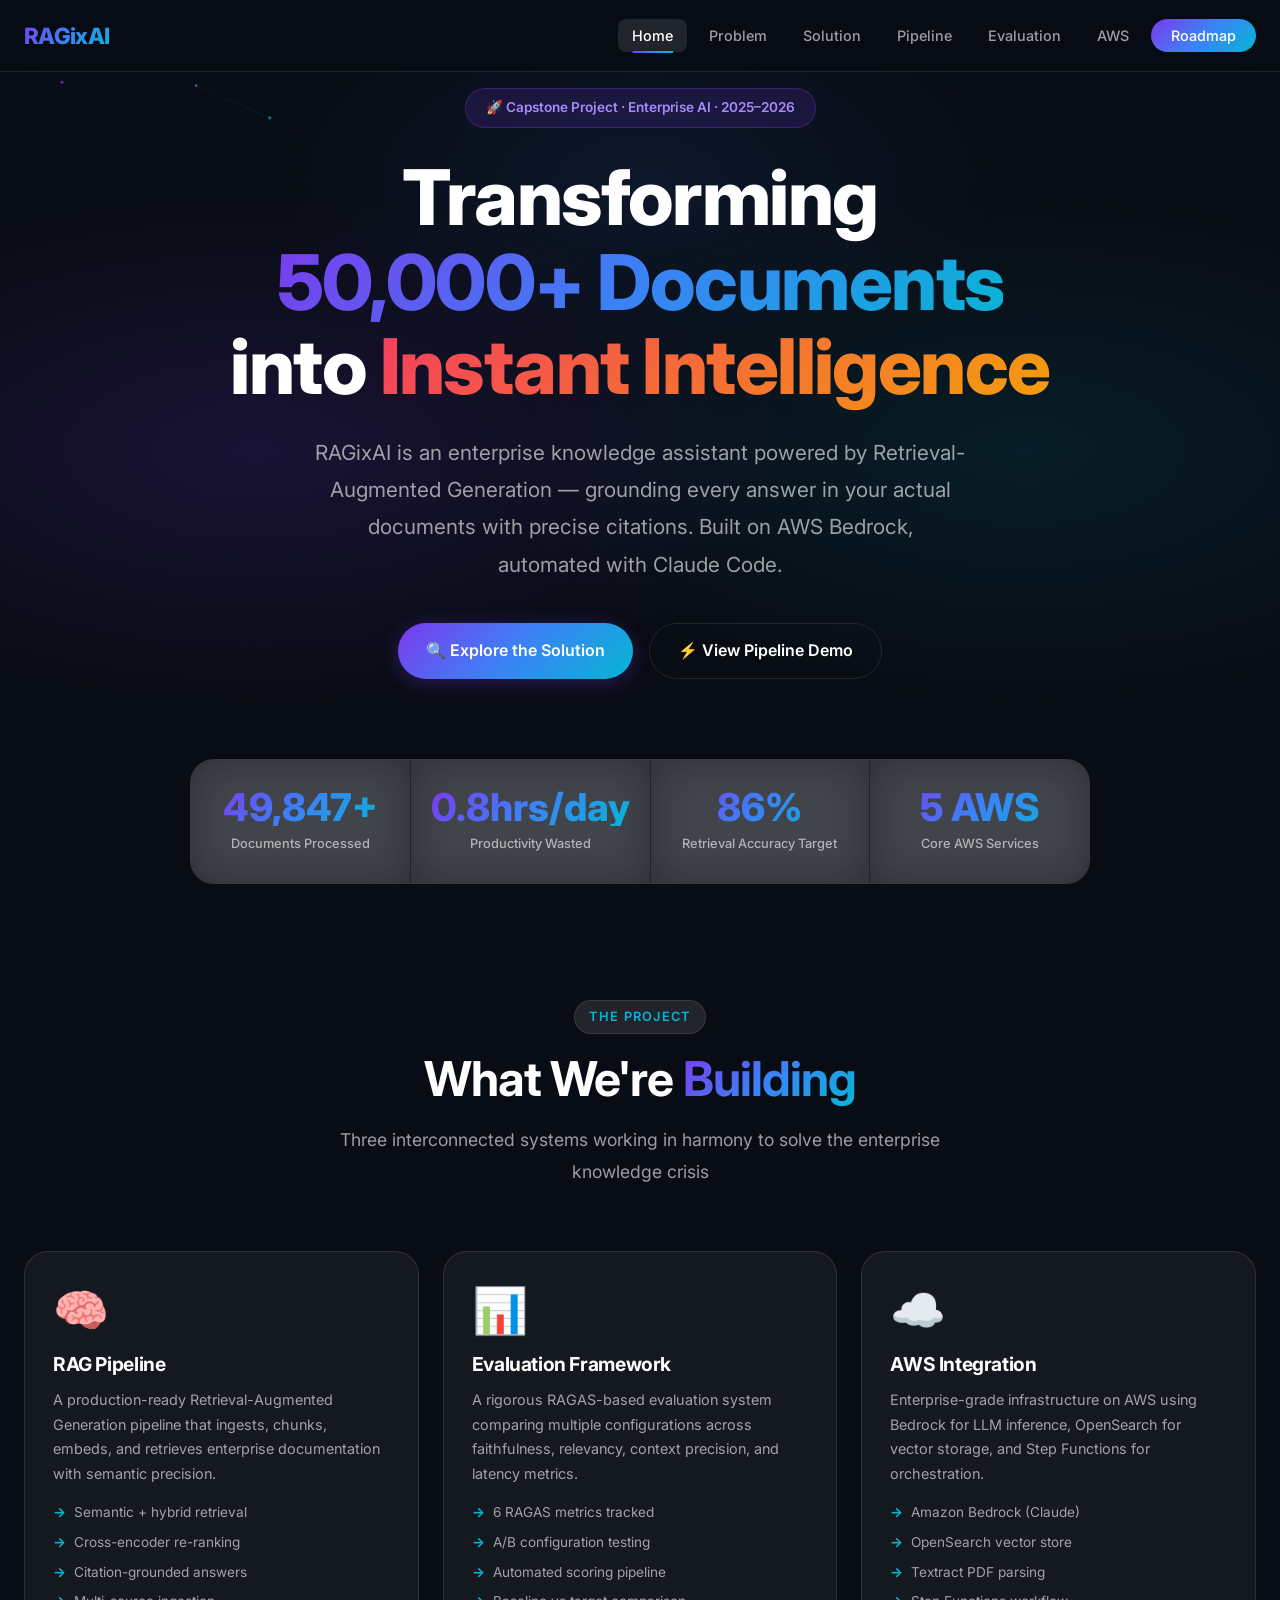
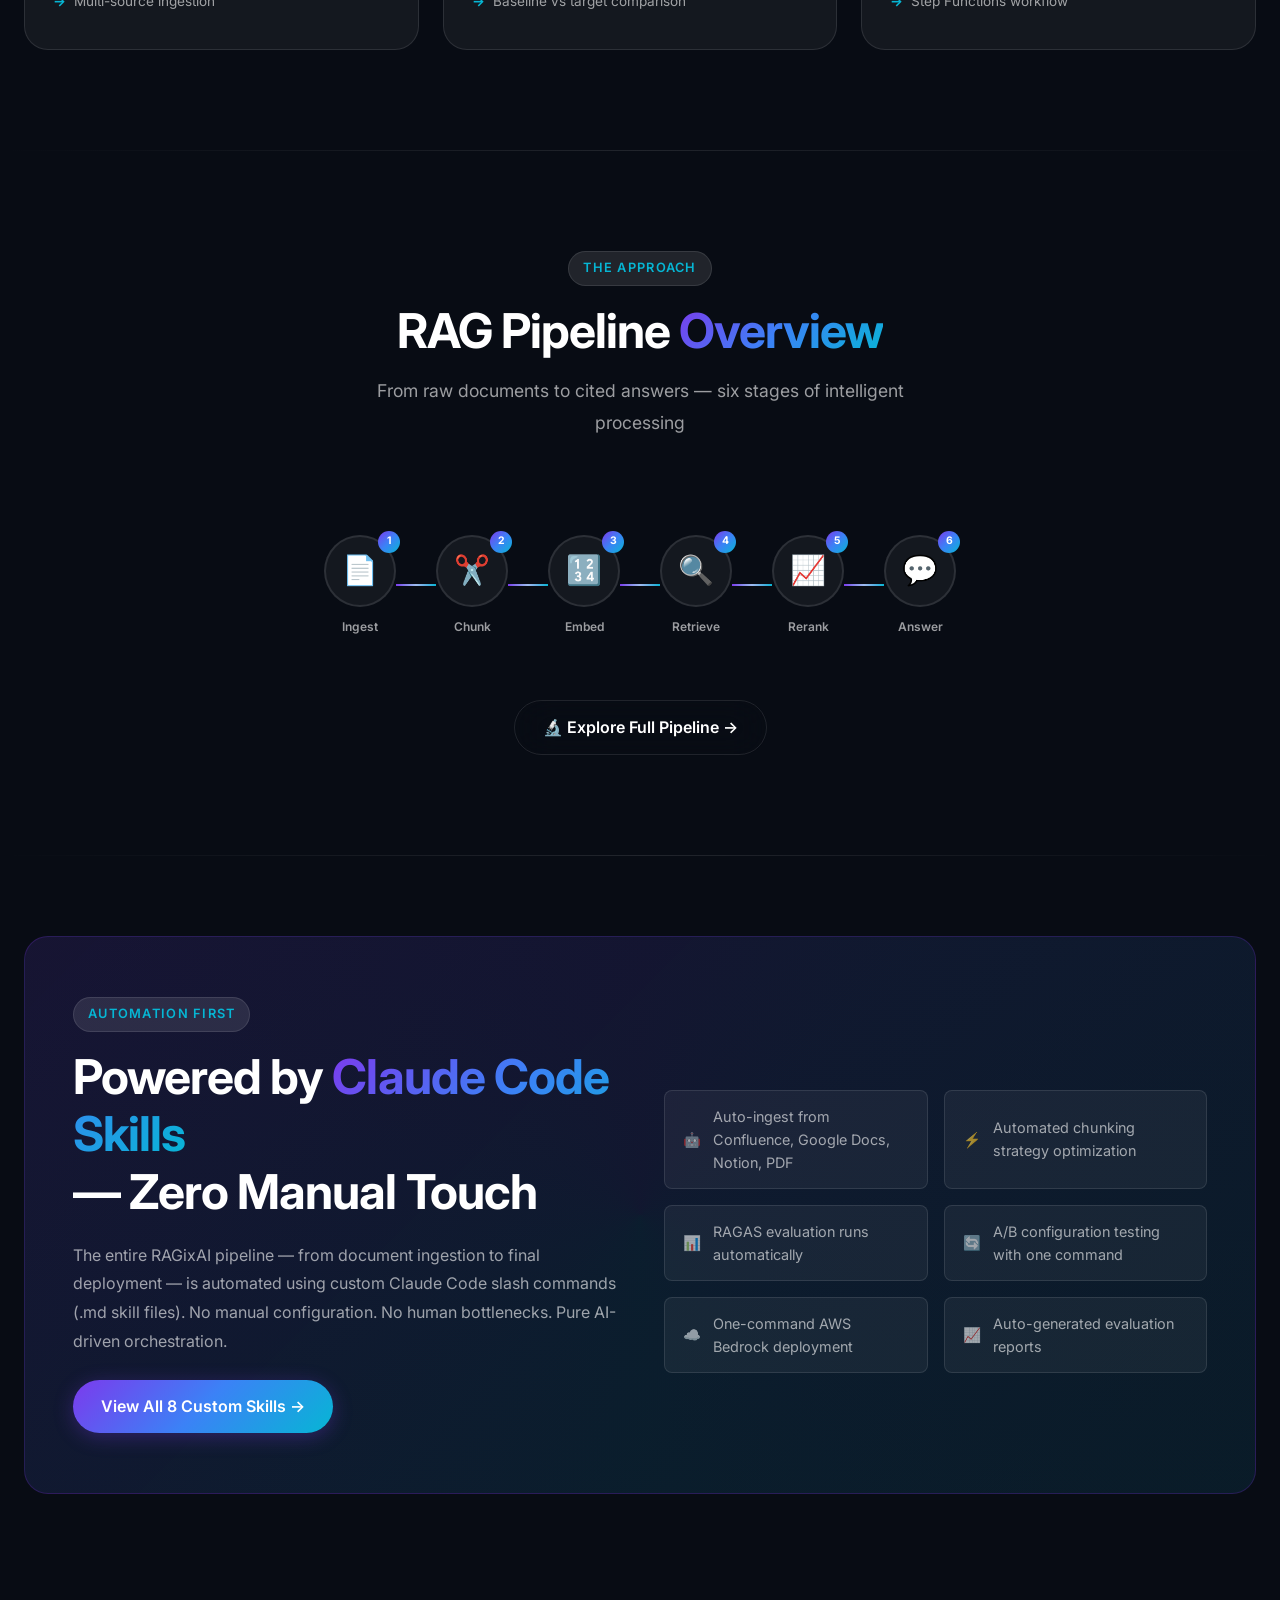
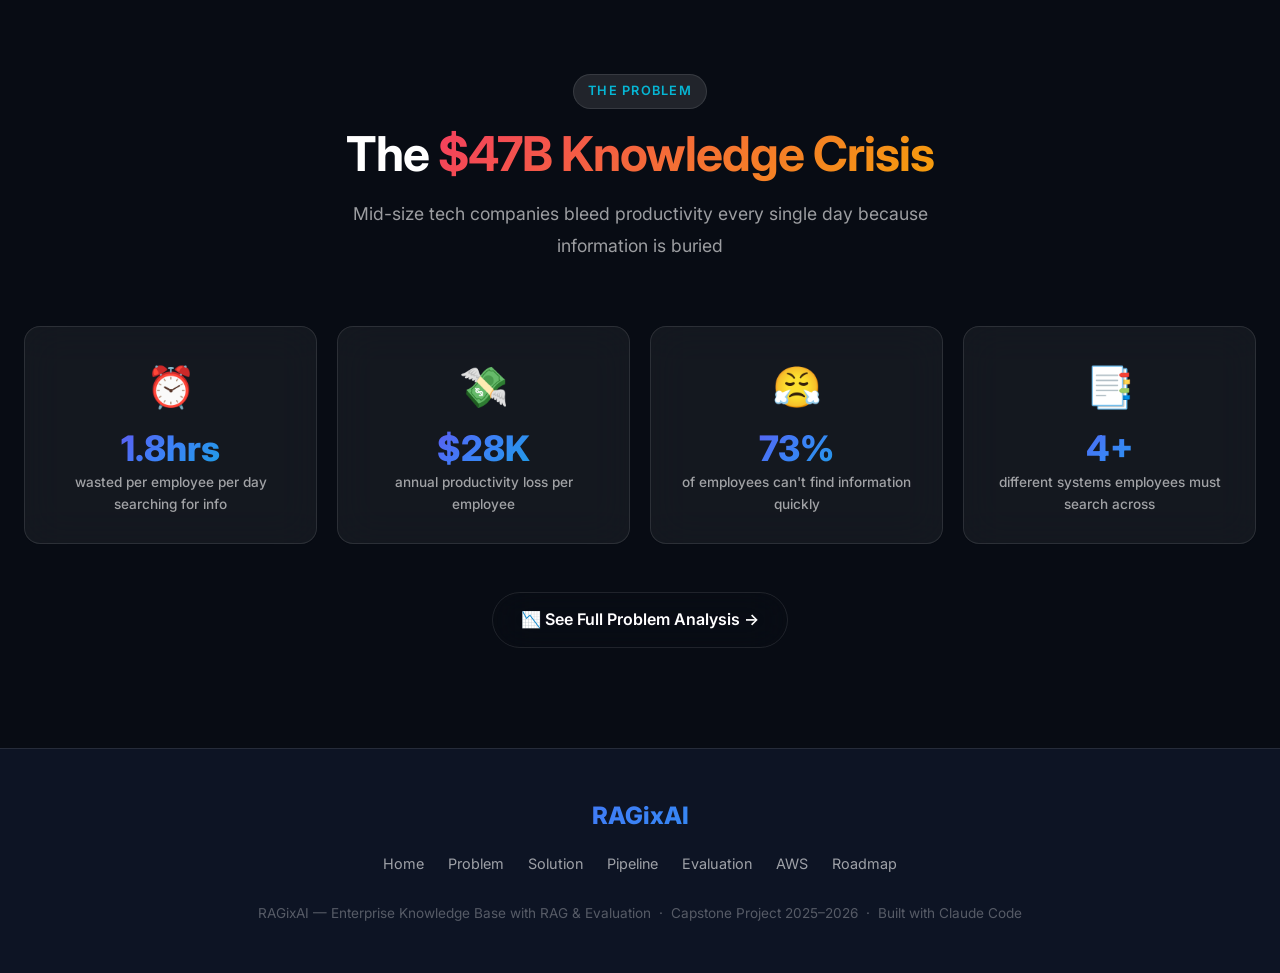
==== index.html @ f122dbfd "feat: add RAGixAI mid-semester presentation website (v1) Multi-page web app showcasing Enterprise Kn" ====
<!DOCTYPE html>
<html lang="en">
<head>
  <meta charset="UTF-8" />
  <meta name="viewport" content="width=device-width, initial-scale=1.0" />
  <title>RAGixAI — Enterprise Knowledge Base</title>
  <link rel="preconnect" href="https://fonts.googleapis.com" />
  <link href="https://fonts.googleapis.com/css2?family=Inter:wght@400;500;600;700;800&family=JetBrains+Mono:wght@400;700&display=swap" rel="stylesheet" />
  <link rel="stylesheet" href="css/style.css" />
  <style>
    /* ---- Index-specific styles ---- */
    .hero-badge {
      display: inline-flex;
      align-items: center;
      gap: 8px;
      background: rgba(124, 58, 237, 0.15);
      border: 1px solid rgba(124, 58, 237, 0.3);
      color: var(--lavender);
      padding: 8px 20px;
      border-radius: 30px;
      font-size: 0.85rem;
      font-weight: 600;
      margin-bottom: 28px;
      animation: fadeInUp 0.8s ease forwards;
    }

    .hero-title {
      font-size: clamp(2.8rem, 6vw, 5rem);
      font-weight: 800;
      line-height: 1.1;
      margin-bottom: 24px;
      animation: fadeInUp 0.8s ease 0.2s both;
    }

    .hero-subtitle {
      font-size: clamp(1rem, 2vw, 1.3rem);
      color: var(--white-60);
      max-width: 650px;
      margin: 0 auto 40px;
      animation: fadeInUp 0.8s ease 0.4s both;
    }

    .hero-ctas {
      display: flex;
      gap: 16px;
      justify-content: center;
      flex-wrap: wrap;
      animation: fadeInUp 0.8s ease 0.6s both;
    }

    .hero-stats {
      display: grid;
      grid-template-columns: repeat(4, 1fr);
      gap: 1px;
      background: var(--glass-border);
      border: 1px solid var(--glass-border);
      border-radius: var(--border-radius-lg);
      overflow: hidden;
      margin-top: 80px;
      animation: fadeInUp 0.8s ease 0.8s both;
    }

    .hero-stat-item {
      background: var(--glass-bg);
      padding: 28px 20px;
      text-align: center;
      backdrop-filter: var(--glass-blur);
      transition: var(--transition);
    }

    .hero-stat-item:hover {
      background: var(--bg-card-hover);
    }

    .hero-stat-num {
      font-size: clamp(1.8rem, 3vw, 2.6rem);
      font-weight: 800;
      background: var(--gradient-primary);
      -webkit-background-clip: text;
      -webkit-text-fill-color: transparent;
      background-clip: text;
      line-height: 1;
    }

    .hero-stat-label {
      font-size: 0.8rem;
      color: var(--white-60);
      margin-top: 8px;
      font-weight: 500;
    }

    /* ---- What We're Building ---- */
    .build-card {
      padding: 36px 28px;
      border-radius: var(--border-radius-lg);
      background: var(--glass-bg);
      border: 1px solid var(--glass-border);
      transition: var(--transition);
      position: relative;
      overflow: hidden;
    }

    .build-card::before {
      content: '';
      position: absolute;
      top: 0;
      left: 0;
      right: 0;
      height: 3px;
      opacity: 0;
      transition: var(--transition);
    }

    .build-card:hover::before { opacity: 1; }

    .build-card-1::before { background: var(--gradient-primary); }
    .build-card-2::before { background: var(--gradient-warm); }
    .build-card-3::before { background: linear-gradient(90deg, var(--emerald), var(--cyan)); }

    .build-card:hover {
      transform: translateY(-6px);
      border-color: var(--glass-border);
      box-shadow: 0 20px 60px rgba(0, 0, 0, 0.4);
    }

    .build-card-icon {
      font-size: 2.8rem;
      margin-bottom: 20px;
      display: block;
      line-height: 1;
    }

    .build-card h3 {
      margin-bottom: 12px;
      font-size: 1.2rem;
    }

    .build-card p {
      font-size: 0.9rem;
      line-height: 1.7;
    }

    .build-card ul {
      list-style: none;
      margin-top: 16px;
      display: flex;
      flex-direction: column;
      gap: 8px;
    }

    .build-card ul li {
      font-size: 0.85rem;
      color: var(--white-60);
      display: flex;
      align-items: center;
      gap: 8px;
    }

    .build-card ul li::before {
      content: '→';
      color: var(--cyan);
      font-weight: 700;
    }

    /* ---- Mini Pipeline ---- */
    .mini-pipeline {
      display: flex;
      align-items: center;
      justify-content: center;
      gap: 0;
      flex-wrap: nowrap;
      overflow-x: auto;
      padding: 32px 0;
      scrollbar-width: thin;
    }

    .mini-step {
      display: flex;
      flex-direction: column;
      align-items: center;
      gap: 10px;
      flex-shrink: 0;
      cursor: default;
      transition: var(--transition);
    }

    .mini-step:hover { transform: translateY(-4px); }

    .mini-step-icon {
      width: 72px;
      height: 72px;
      border-radius: 50%;
      background: var(--glass-bg);
      border: 2px solid var(--glass-border);
      display: flex;
      align-items: center;
      justify-content: center;
      font-size: 1.8rem;
      transition: var(--transition);
      position: relative;
    }

    .mini-step:hover .mini-step-icon {
      background: rgba(124, 58, 237, 0.15);
      border-color: var(--purple);
      box-shadow: 0 0 20px rgba(124, 58, 237, 0.4);
    }

    .mini-step-num {
      position: absolute;
      top: -6px;
      right: -6px;
      width: 22px;
      height: 22px;
      border-radius: 50%;
      background: var(--gradient-primary);
      font-size: 0.65rem;
      font-weight: 700;
      display: flex;
      align-items: center;
      justify-content: center;
      color: white;
    }

    .mini-step-label {
      font-size: 0.75rem;
      font-weight: 600;
      color: var(--white-60);
      text-align: center;
      max-width: 70px;
    }

    .mini-arrow {
      width: 40px;
      height: 2px;
      flex-shrink: 0;
      position: relative;
      background: linear-gradient(90deg, var(--purple), var(--cyan));
      overflow: hidden;
    }

    .mini-arrow::after {
      content: '▶';
      position: absolute;
      right: -8px;
      top: 50%;
      transform: translateY(-50%);
      font-size: 0.6rem;
      color: var(--cyan);
    }

    .mini-arrow-shimmer {
      position: absolute;
      inset: 0;
      background: linear-gradient(90deg, transparent, rgba(255,255,255,0.5), transparent);
      animation: shimmer 2s infinite;
    }

    /* ---- Claude Code Callout ---- */
    .claude-callout {
      background: linear-gradient(135deg,
        rgba(124, 58, 237, 0.1) 0%,
        rgba(59, 130, 246, 0.08) 50%,
        rgba(6, 182, 212, 0.06) 100%);
      border: 1px solid rgba(124, 58, 237, 0.25);
      border-radius: var(--border-radius-lg);
      padding: 60px 48px;
      position: relative;
      overflow: hidden;
    }

    .claude-callout::before {
      content: '';
      position: absolute;
      top: -50%;
      left: -50%;
      width: 200%;
      height: 200%;
      background: conic-gradient(
        from 0deg at 50% 50%,
        rgba(124, 58, 237, 0.05),
        rgba(6, 182, 212, 0.05),
        rgba(124, 58, 237, 0.05)
      );
      animation: rotateSlow 20s linear infinite;
    }

    .claude-callout > * { position: relative; z-index: 1; }

    .feature-bullets {
      display: grid;
      grid-template-columns: repeat(2, 1fr);
      gap: 16px;
      margin-top: 32px;
    }

    .feature-bullet {
      display: flex;
      align-items: center;
      gap: 12px;
      padding: 14px 18px;
      background: var(--glass-bg);
      border: 1px solid var(--glass-border);
      border-radius: var(--border-radius-sm);
      transition: var(--transition);
    }

    .feature-bullet:hover {
      border-color: rgba(124, 58, 237, 0.3);
      background: var(--bg-card-hover);
    }

    .feature-bullet span {
      font-size: 0.9rem;
      color: var(--white-60);
    }

    @media (max-width: 768px) {
      .hero-stats { grid-template-columns: repeat(2, 1fr); }
      .feature-bullets { grid-template-columns: 1fr; }
      .mini-pipeline { justify-content: flex-start; padding: 16px; }
      .mini-arrow { width: 20px; }
      .claude-callout { padding: 32px 24px; }
    }
  </style>
</head>
<body>

<!-- Navigation -->
<nav class="nav" id="main-nav">
  <div class="nav-container">
    <a href="index.html" class="nav-logo">RAGixAI</a>
    <ul class="nav-links">
      <li><a href="index.html">Home</a></li>
      <li><a href="problem.html">Problem</a></li>
      <li><a href="solution.html">Solution</a></li>
      <li><a href="pipeline.html">Pipeline</a></li>
      <li><a href="evaluation.html">Evaluation</a></li>
      <li><a href="aws.html">AWS</a></li>
      <li><a href="roadmap.html" class="nav-cta">Roadmap</a></li>
    </ul>
    <div class="nav-toggle" id="nav-toggle">
      <span></span><span></span><span></span>
    </div>
  </div>
</nav>

<!-- Hero Section -->
<section class="hero" style="min-height:100vh;">
  <canvas id="hero-canvas" class="hero-canvas"></canvas>
  <div class="hero-gradient-mesh"></div>

  <div class="hero-content">
    <div class="hero-badge">
      🚀 Capstone Project · Enterprise AI · 2025–2026
    </div>

    <h1 class="hero-title">
      Transforming <span class="gradient-text">50,000+&nbsp;Documents</span><br />
      into <span class="gradient-text-warm">Instant Intelligence</span>
    </h1>

    <p class="hero-subtitle">
      RAGixAI is an enterprise knowledge assistant powered by Retrieval-Augmented Generation —
      grounding every answer in your actual documents with precise citations.
      Built on AWS Bedrock, automated with Claude Code.
    </p>

    <div class="hero-ctas">
      <a href="solution.html" class="btn btn-primary btn-glow">
        🔍 Explore the Solution
      </a>
      <a href="pipeline.html" class="btn btn-outline">
        ⚡ View Pipeline Demo
      </a>
    </div>

    <div class="hero-stats">
      <div class="hero-stat-item">
        <div class="hero-stat-num">
          <span class="counter" data-target="50000" data-suffix="+">0+</span>
        </div>
        <div class="hero-stat-label">Documents Processed</div>
      </div>
      <div class="hero-stat-item">
        <div class="hero-stat-num">
          <span class="counter" data-target="1" data-suffix=".8hrs/day">0</span>
        </div>
        <div class="hero-stat-label">Productivity Wasted</div>
      </div>
      <div class="hero-stat-item">
        <div class="hero-stat-num">
          <span class="counter" data-target="87" data-suffix="%">0%</span>
        </div>
        <div class="hero-stat-label">Retrieval Accuracy Target</div>
      </div>
      <div class="hero-stat-item">
        <div class="hero-stat-num">
          <span class="counter" data-target="6" data-suffix=" AWS">0</span>
        </div>
        <div class="hero-stat-label">Core AWS Services</div>
      </div>
    </div>
  </div>
</section>

<!-- What We're Building -->
<section class="section">
  <div class="section-header hidden">
    <div class="section-tag">The Project</div>
    <h2>What We're <span class="gradient-text">Building</span></h2>
    <p>Three interconnected systems working in harmony to solve the enterprise knowledge crisis</p>
  </div>

  <div class="cards-grid-3">
    <div class="build-card build-card-1 hidden delay-1">
      <span class="build-card-icon">🧠</span>
      <h3>RAG Pipeline</h3>
      <p>A production-ready Retrieval-Augmented Generation pipeline that ingests, chunks, embeds, and retrieves enterprise documentation with semantic precision.</p>
      <ul>
        <li>Semantic + hybrid retrieval</li>
        <li>Cross-encoder re-ranking</li>
        <li>Citation-grounded answers</li>
        <li>Multi-source ingestion</li>
      </ul>
    </div>

    <div class="build-card build-card-2 hidden delay-2">
      <span class="build-card-icon">📊</span>
      <h3>Evaluation Framework</h3>
      <p>A rigorous RAGAS-based evaluation system comparing multiple configurations across faithfulness, relevancy, context precision, and latency metrics.</p>
      <ul>
        <li>6 RAGAS metrics tracked</li>
        <li>A/B configuration testing</li>
        <li>Automated scoring pipeline</li>
        <li>Baseline vs target comparison</li>
      </ul>
    </div>

    <div class="build-card build-card-3 hidden delay-3">
      <span class="build-card-icon">☁️</span>
      <h3>AWS Integration</h3>
      <p>Enterprise-grade infrastructure on AWS using Bedrock for LLM inference, OpenSearch for vector storage, and Step Functions for orchestration.</p>
      <ul>
        <li>Amazon Bedrock (Claude)</li>
        <li>OpenSearch vector store</li>
        <li>Textract PDF parsing</li>
        <li>Step Functions workflow</li>
      </ul>
    </div>
  </div>
</section>

<div class="divider"></div>

<!-- Our Approach - Pipeline Preview -->
<section class="section">
  <div class="section-header hidden">
    <div class="section-tag">The Approach</div>
    <h2>RAG Pipeline <span class="gradient-text">Overview</span></h2>
    <p>From raw documents to cited answers — six stages of intelligent processing</p>
  </div>

  <div class="mini-pipeline hidden">
    <div class="mini-step">
      <div class="mini-step-icon">
        <span class="mini-step-num">1</span>
        📄
      </div>
      <div class="mini-step-label">Ingest</div>
    </div>
    <div class="mini-arrow"><div class="mini-arrow-shimmer"></div></div>

    <div class="mini-step">
      <div class="mini-step-icon">
        <span class="mini-step-num">2</span>
        ✂️
      </div>
      <div class="mini-step-label">Chunk</div>
    </div>
    <div class="mini-arrow"><div class="mini-arrow-shimmer"></div></div>

    <div class="mini-step">
      <div class="mini-step-icon">
        <span class="mini-step-num">3</span>
        🔢
      </div>
      <div class="mini-step-label">Embed</div>
    </div>
    <div class="mini-arrow"><div class="mini-arrow-shimmer"></div></div>

    <div class="mini-step">
      <div class="mini-step-icon">
        <span class="mini-step-num">4</span>
        🔍
      </div>
      <div class="mini-step-label">Retrieve</div>
    </div>
    <div class="mini-arrow"><div class="mini-arrow-shimmer"></div></div>

    <div class="mini-step">
      <div class="mini-step-icon">
        <span class="mini-step-num">5</span>
        📈
      </div>
      <div class="mini-step-label">Rerank</div>
    </div>
    <div class="mini-arrow"><div class="mini-arrow-shimmer"></div></div>

    <div class="mini-step">
      <div class="mini-step-icon">
        <span class="mini-step-num">6</span>
        💬
      </div>
      <div class="mini-step-label">Answer</div>
    </div>
  </div>

  <div class="text-center mt-32 hidden delay-2">
    <a href="pipeline.html" class="btn btn-outline">
      🔬 Explore Full Pipeline →
    </a>
  </div>
</section>

<div class="divider"></div>

<!-- Claude Code Callout -->
<section style="padding: 80px 24px; max-width: 1280px; margin: 0 auto;">
  <div class="claude-callout hidden">
    <div style="display:grid; grid-template-columns: 1fr 1fr; gap: 48px; align-items: center;">
      <div>
        <div class="section-tag" style="margin-bottom: 16px;">Automation First</div>
        <h2 style="margin-bottom: 20px;">
          Powered by <span class="gradient-text">Claude Code Skills</span><br />
          — Zero Manual Touch
        </h2>
        <p style="margin-bottom: 24px;">
          The entire RAGixAI pipeline — from document ingestion to final deployment —
          is automated using custom Claude Code slash commands (.md skill files).
          No manual configuration. No human bottlenecks. Pure AI-driven orchestration.
        </p>
        <a href="solution.html#skills" class="btn btn-primary">
          View All 8 Custom Skills →
        </a>
      </div>

      <div>
        <div class="feature-bullets">
          <div class="feature-bullet">
            <span>🤖</span>
            <span>Auto-ingest from Confluence, Google Docs, Notion, PDF</span>
          </div>
          <div class="feature-bullet">
            <span>⚡</span>
            <span>Automated chunking strategy optimization</span>
          </div>
          <div class="feature-bullet">
            <span>📊</span>
            <span>RAGAS evaluation runs automatically</span>
          </div>
          <div class="feature-bullet">
            <span>🔄</span>
            <span>A/B configuration testing with one command</span>
          </div>
          <div class="feature-bullet">
            <span>☁️</span>
            <span>One-command AWS Bedrock deployment</span>
          </div>
          <div class="feature-bullet">
            <span>📈</span>
            <span>Auto-generated evaluation reports</span>
          </div>
        </div>
      </div>
    </div>
  </div>

  <style>
    @media (max-width: 768px) {
      .claude-callout > div > div { grid-template-columns: 1fr !important; }
    }
  </style>
</section>

<!-- Problem Teaser -->
<section class="section">
  <div class="section-header hidden">
    <div class="section-tag">The Problem</div>
    <h2>The <span class="gradient-text-warm">$47B Knowledge Crisis</span></h2>
    <p>Mid-size tech companies bleed productivity every single day because information is buried</p>
  </div>

  <div class="cards-grid-4 hidden">
    <div class="glass-card text-center delay-1">
      <div style="font-size:2.5rem; margin-bottom:12px;">⏰</div>
      <div class="stat-number" style="font-size:2.2rem;">1.8hrs</div>
      <div class="stat-label">wasted per employee per day searching for info</div>
    </div>
    <div class="glass-card text-center delay-2">
      <div style="font-size:2.5rem; margin-bottom:12px;">💸</div>
      <div class="stat-number" style="font-size:2.2rem;">$28K</div>
      <div class="stat-label">annual productivity loss per employee</div>
    </div>
    <div class="glass-card text-center delay-3">
      <div style="font-size:2.5rem; margin-bottom:12px;">😤</div>
      <div class="stat-number" style="font-size:2.2rem;">73%</div>
      <div class="stat-label">of employees can't find information quickly</div>
    </div>
    <div class="glass-card text-center delay-4">
      <div style="font-size:2.5rem; margin-bottom:12px;">📑</div>
      <div class="stat-number" style="font-size:2.2rem;">4+</div>
      <div class="stat-label">different systems employees must search across</div>
    </div>
  </div>

  <div class="text-center mt-48 hidden delay-3">
    <a href="problem.html" class="btn btn-outline">
      📉 See Full Problem Analysis →
    </a>
  </div>
</section>

<!-- Footer -->
<footer class="footer">
  <div class="footer-inner">
    <div class="footer-logo">RAGixAI</div>
    <ul class="footer-links">
      <li><a href="index.html">Home</a></li>
      <li><a href="problem.html">Problem</a></li>
      <li><a href="solution.html">Solution</a></li>
      <li><a href="pipeline.html">Pipeline</a></li>
      <li><a href="evaluation.html">Evaluation</a></li>
      <li><a href="aws.html">AWS</a></li>
      <li><a href="roadmap.html">Roadmap</a></li>
    </ul>
    <p class="footer-info">
      RAGixAI — Enterprise Knowledge Base with RAG &amp; Evaluation &nbsp;·&nbsp;
      Capstone Project 2025–2026 &nbsp;·&nbsp; Built with Claude Code
    </p>
  </div>
</footer>

<script src="js/main.js"></script>
</body>
</html>
---- css/style.css ----
/* ============================================================
   RAGixAI - Enterprise Knowledge Base
   Shared Stylesheet
   ============================================================ */

/* ---- CSS Custom Properties ---- */
:root {
  --bg-primary: #080C14;
  --bg-secondary: #0D1424;
  --bg-card: rgba(255, 255, 255, 0.04);
  --bg-card-hover: rgba(255, 255, 255, 0.08);
  --purple: #7C3AED;
  --purple-light: #9D5CF6;
  --electric-blue: #3B82F6;
  --cyan: #06B6D4;
  --coral: #F43F5E;
  --emerald: #10B981;
  --amber: #F59E0B;
  --lavender: #A78BFA;
  --white: #FFFFFF;
  --white-60: rgba(255, 255, 255, 0.6);
  --white-30: rgba(255, 255, 255, 0.3);
  --white-10: rgba(255, 255, 255, 0.1);
  --gradient-primary: linear-gradient(135deg, var(--purple), var(--electric-blue), var(--cyan));
  --gradient-warm: linear-gradient(135deg, var(--coral), var(--amber));
  --gradient-cool: linear-gradient(135deg, var(--electric-blue), var(--cyan));
  --gradient-purple: linear-gradient(135deg, var(--purple), var(--lavender));
  --glass-bg: rgba(255, 255, 255, 0.05);
  --glass-border: rgba(255, 255, 255, 0.1);
  --glass-blur: blur(20px);
  --shadow-glow-purple: 0 0 40px rgba(124, 58, 237, 0.3);
  --shadow-glow-blue: 0 0 40px rgba(59, 130, 246, 0.3);
  --shadow-glow-cyan: 0 0 40px rgba(6, 182, 212, 0.3);
  --border-radius: 16px;
  --border-radius-sm: 8px;
  --border-radius-lg: 24px;
  --transition: all 0.3s cubic-bezier(0.4, 0, 0.2, 1);
  --transition-slow: all 0.6s cubic-bezier(0.4, 0, 0.2, 1);
  --font-primary: 'Inter', -apple-system, BlinkMacSystemFont, 'Segoe UI', sans-serif;
  --font-mono: 'JetBrains Mono', 'Fira Code', 'Courier New', monospace;
  --nav-height: 72px;
}

/* ---- Reset & Base ---- */
*, *::before, *::after {
  box-sizing: border-box;
  margin: 0;
  padding: 0;
}

html {
  scroll-behavior: smooth;
  font-size: 16px;
}

body {
  background-color: var(--bg-primary);
  color: var(--white);
  font-family: var(--font-primary);
  line-height: 1.6;
  overflow-x: hidden;
  -webkit-font-smoothing: antialiased;
  -moz-osx-font-smoothing: grayscale;
}

/* ---- Typography ---- */
h1, h2, h3, h4, h5, h6 {
  font-weight: 700;
  line-height: 1.2;
  letter-spacing: -0.02em;
}

h1 { font-size: clamp(2.5rem, 6vw, 5rem); }
h2 { font-size: clamp(1.8rem, 4vw, 3rem); }
h3 { font-size: clamp(1.2rem, 2.5vw, 1.8rem); }
h4 { font-size: clamp(1rem, 2vw, 1.3rem); }

p {
  color: var(--white-60);
  line-height: 1.8;
}

a {
  color: var(--cyan);
  text-decoration: none;
  transition: var(--transition);
}

a:hover { color: var(--lavender); }

/* ---- Gradient Text ---- */
.gradient-text {
  background: var(--gradient-primary);
  -webkit-background-clip: text;
  -webkit-text-fill-color: transparent;
  background-clip: text;
}

.gradient-text-warm {
  background: var(--gradient-warm);
  -webkit-background-clip: text;
  -webkit-text-fill-color: transparent;
  background-clip: text;
}

.gradient-text-purple {
  background: var(--gradient-purple);
  -webkit-background-clip: text;
  -webkit-text-fill-color: transparent;
  background-clip: text;
}

/* ---- Navigation ---- */
.nav {
  position: fixed;
  top: 0;
  left: 0;
  right: 0;
  height: var(--nav-height);
  z-index: 1000;
  background: rgba(8, 12, 20, 0.85);
  backdrop-filter: var(--glass-blur);
  -webkit-backdrop-filter: var(--glass-blur);
  border-bottom: 1px solid var(--glass-border);
  transition: var(--transition);
}

.nav.scrolled {
  background: rgba(8, 12, 20, 0.95);
  box-shadow: 0 4px 30px rgba(0, 0, 0, 0.5);
}

.nav-container {
  max-width: 1280px;
  margin: 0 auto;
  padding: 0 24px;
  height: 100%;
  display: flex;
  align-items: center;
  justify-content: space-between;
}

.nav-logo {
  font-size: 1.4rem;
  font-weight: 800;
  background: var(--gradient-primary);
  -webkit-background-clip: text;
  -webkit-text-fill-color: transparent;
  background-clip: text;
  letter-spacing: -0.03em;
  text-decoration: none;
}

.nav-links {
  display: flex;
  align-items: center;
  gap: 8px;
  list-style: none;
}

.nav-links a {
  color: var(--white-60);
  text-decoration: none;
  font-size: 0.9rem;
  font-weight: 500;
  padding: 8px 14px;
  border-radius: var(--border-radius-sm);
  transition: var(--transition);
  position: relative;
}

.nav-links a:hover,
.nav-links a.active {
  color: var(--white);
  background: var(--white-10);
}

.nav-links a.active::after {
  content: '';
  position: absolute;
  bottom: -1px;
  left: 50%;
  transform: translateX(-50%);
  width: 60%;
  height: 2px;
  background: var(--gradient-primary);
  border-radius: 2px;
}

.nav-cta {
  background: var(--gradient-primary) !important;
  color: var(--white) !important;
  padding: 8px 20px !important;
  border-radius: 20px !important;
}

.nav-cta:hover {
  box-shadow: var(--shadow-glow-blue);
  transform: translateY(-1px);
}

/* ---- Hamburger Menu ---- */
.nav-toggle {
  display: none;
  flex-direction: column;
  gap: 5px;
  cursor: pointer;
  padding: 8px;
}

.nav-toggle span {
  width: 24px;
  height: 2px;
  background: var(--white);
  border-radius: 2px;
  transition: var(--transition);
}

/* ---- Buttons ---- */
.btn {
  display: inline-flex;
  align-items: center;
  gap: 8px;
  padding: 14px 28px;
  border-radius: 50px;
  font-size: 1rem;
  font-weight: 600;
  cursor: pointer;
  border: none;
  transition: var(--transition);
  text-decoration: none;
  position: relative;
  overflow: hidden;
}

.btn::before {
  content: '';
  position: absolute;
  inset: 0;
  opacity: 0;
  transition: var(--transition);
}

.btn:hover::before { opacity: 1; }

.btn-primary {
  background: var(--gradient-primary);
  color: var(--white);
  box-shadow: 0 4px 20px rgba(124, 58, 237, 0.3);
}

.btn-primary:hover {
  transform: translateY(-2px);
  box-shadow: 0 8px 30px rgba(124, 58, 237, 0.5);
  color: var(--white);
}

.btn-outline {
  background: transparent;
  color: var(--white);
  border: 1.5px solid var(--glass-border);
  backdrop-filter: var(--glass-blur);
}

.btn-outline:hover {
  border-color: var(--purple);
  background: var(--white-10);
  box-shadow: var(--shadow-glow-purple);
  transform: translateY(-2px);
  color: var(--white);
}

.btn-sm {
  padding: 8px 18px;
  font-size: 0.85rem;
}

.btn-glow {
  animation: pulseGlow 2s ease-in-out infinite;
}

/* ---- Glass Cards ---- */
.glass-card {
  background: var(--glass-bg);
  border: 1px solid var(--glass-border);
  border-radius: var(--border-radius);
  backdrop-filter: var(--glass-blur);
  -webkit-backdrop-filter: var(--glass-blur);
  transition: var(--transition);
  padding: 28px;
}

.glass-card:hover {
  background: var(--bg-card-hover);
  border-color: rgba(124, 58, 237, 0.3);
  transform: translateY(-4px);
  box-shadow: var(--shadow-glow-purple);
}

.glass-card-glow {
  box-shadow: var(--shadow-glow-purple);
}

/* ---- Sections ---- */
.section {
  padding: 100px 24px;
  max-width: 1280px;
  margin: 0 auto;
}

.section-header {
  text-align: center;
  margin-bottom: 64px;
}

.section-header h2 {
  margin-bottom: 16px;
}

.section-header p {
  max-width: 600px;
  margin: 0 auto;
  font-size: 1.1rem;
}

.section-tag {
  display: inline-block;
  background: var(--white-10);
  border: 1px solid var(--glass-border);
  color: var(--cyan);
  font-size: 0.8rem;
  font-weight: 600;
  letter-spacing: 0.1em;
  text-transform: uppercase;
  padding: 6px 14px;
  border-radius: 20px;
  margin-bottom: 16px;
}

/* ---- Grid Layouts ---- */
.cards-grid-2 {
  display: grid;
  grid-template-columns: repeat(2, 1fr);
  gap: 24px;
}

.cards-grid-3 {
  display: grid;
  grid-template-columns: repeat(3, 1fr);
  gap: 24px;
}

.cards-grid-4 {
  display: grid;
  grid-template-columns: repeat(4, 1fr);
  gap: 20px;
}

/* ---- Stats Row ---- */
.stats-row {
  display: flex;
  justify-content: center;
  gap: 48px;
  flex-wrap: wrap;
  padding: 40px 24px;
  background: var(--glass-bg);
  border: 1px solid var(--glass-border);
  border-radius: var(--border-radius-lg);
  backdrop-filter: var(--glass-blur);
}

.stat-item {
  text-align: center;
}

.stat-number {
  font-size: clamp(2rem, 4vw, 3rem);
  font-weight: 800;
  line-height: 1;
  background: var(--gradient-primary);
  -webkit-background-clip: text;
  -webkit-text-fill-color: transparent;
  background-clip: text;
}

.stat-label {
  font-size: 0.85rem;
  color: var(--white-60);
  margin-top: 6px;
  font-weight: 500;
}

/* ---- Badge / Tag ---- */
.badge {
  display: inline-flex;
  align-items: center;
  gap: 6px;
  padding: 4px 12px;
  border-radius: 20px;
  font-size: 0.78rem;
  font-weight: 600;
  letter-spacing: 0.05em;
}

.badge-purple {
  background: rgba(124, 58, 237, 0.2);
  color: var(--lavender);
  border: 1px solid rgba(124, 58, 237, 0.3);
}

.badge-blue {
  background: rgba(59, 130, 246, 0.2);
  color: #93C5FD;
  border: 1px solid rgba(59, 130, 246, 0.3);
}

.badge-cyan {
  background: rgba(6, 182, 212, 0.2);
  color: #67E8F9;
  border: 1px solid rgba(6, 182, 212, 0.3);
}

.badge-emerald {
  background: rgba(16, 185, 129, 0.2);
  color: #6EE7B7;
  border: 1px solid rgba(16, 185, 129, 0.3);
}

.badge-coral {
  background: rgba(244, 63, 94, 0.2);
  color: #FDA4AF;
  border: 1px solid rgba(244, 63, 94, 0.3);
}

.badge-amber {
  background: rgba(245, 158, 11, 0.2);
  color: #FCD34D;
  border: 1px solid rgba(245, 158, 11, 0.3);
}

/* ---- Pipeline ---- */
.pipeline-container {
  display: flex;
  align-items: center;
  gap: 0;
  overflow-x: auto;
  padding: 24px 0;
  scrollbar-width: thin;
  scrollbar-color: var(--purple) transparent;
}

.pipeline-node {
  flex-shrink: 0;
  display: flex;
  flex-direction: column;
  align-items: center;
  gap: 8px;
  cursor: pointer;
  transition: var(--transition);
}

.pipeline-node-icon {
  width: 64px;
  height: 64px;
  border-radius: 50%;
  background: var(--glass-bg);
  border: 2px solid var(--glass-border);
  display: flex;
  align-items: center;
  justify-content: center;
  font-size: 1.6rem;
  transition: var(--transition);
  position: relative;
}

.pipeline-node:hover .pipeline-node-icon,
.pipeline-node.active .pipeline-node-icon {
  background: rgba(124, 58, 237, 0.2);
  border-color: var(--purple);
  box-shadow: var(--shadow-glow-purple);
  transform: scale(1.1);
}

.pipeline-node-label {
  font-size: 0.75rem;
  font-weight: 600;
  color: var(--white-60);
  text-align: center;
  max-width: 80px;
}

.pipeline-connector {
  flex-shrink: 0;
  height: 2px;
  width: 32px;
  background: linear-gradient(90deg, var(--purple), var(--cyan));
  position: relative;
  overflow: hidden;
}

.pipeline-connector::after {
  content: '';
  position: absolute;
  top: 0;
  left: -100%;
  width: 100%;
  height: 100%;
  background: linear-gradient(90deg, transparent, var(--white), transparent);
  animation: shimmer 2s infinite;
}

/* ---- Timeline ---- */
.timeline {
  position: relative;
  padding-left: 40px;
}

.timeline::before {
  content: '';
  position: absolute;
  left: 16px;
  top: 0;
  bottom: 0;
  width: 2px;
  background: linear-gradient(180deg, var(--purple), var(--cyan), var(--emerald));
}

.timeline-item {
  position: relative;
  margin-bottom: 40px;
  padding: 24px;
  background: var(--glass-bg);
  border: 1px solid var(--glass-border);
  border-radius: var(--border-radius);
  transition: var(--transition);
}

.timeline-item:hover {
  border-color: rgba(124, 58, 237, 0.3);
  background: var(--bg-card-hover);
}

.timeline-dot {
  position: absolute;
  left: -31px;
  top: 28px;
  width: 14px;
  height: 14px;
  border-radius: 50%;
  background: var(--purple);
  border: 2px solid var(--bg-primary);
  box-shadow: 0 0 12px var(--purple);
}

.timeline-item.highlight {
  border-color: var(--amber);
  background: rgba(245, 158, 11, 0.06);
}

.timeline-item.highlight .timeline-dot {
  background: var(--amber);
  box-shadow: 0 0 12px var(--amber);
}

/* ---- Comparison Table ---- */
.comparison-table {
  width: 100%;
  border-collapse: separate;
  border-spacing: 0;
  background: var(--glass-bg);
  border: 1px solid var(--glass-border);
  border-radius: var(--border-radius);
  overflow: hidden;
}

.comparison-table th {
  padding: 16px 20px;
  text-align: left;
  background: rgba(124, 58, 237, 0.1);
  font-size: 0.85rem;
  font-weight: 600;
  color: var(--lavender);
  letter-spacing: 0.05em;
  text-transform: uppercase;
  border-bottom: 1px solid var(--glass-border);
}

.comparison-table td {
  padding: 14px 20px;
  font-size: 0.9rem;
  color: var(--white-60);
  border-bottom: 1px solid rgba(255, 255, 255, 0.05);
  vertical-align: middle;
}

.comparison-table tr:last-child td {
  border-bottom: none;
}

.comparison-table tr:hover td {
  background: var(--white-10);
  color: var(--white);
}

.comparison-table tr.recommended td {
  background: rgba(124, 58, 237, 0.1);
  color: var(--white);
}

.comparison-table tr.recommended td:first-child {
  border-left: 3px solid var(--purple);
}

/* ---- Progress / Score Bars ---- */
.score-bar-container {
  display: flex;
  flex-direction: column;
  gap: 16px;
}

.score-bar-item {
  display: flex;
  align-items: center;
  gap: 16px;
}

.score-bar-label {
  min-width: 160px;
  font-size: 0.9rem;
  color: var(--white-60);
}

.score-bar-track {
  flex: 1;
  height: 10px;
  background: var(--white-10);
  border-radius: 10px;
  overflow: hidden;
}

.score-bar-fill {
  height: 100%;
  border-radius: 10px;
  background: var(--gradient-primary);
  transition: width 1.5s cubic-bezier(0.4, 0, 0.2, 1);
  position: relative;
}

.score-bar-fill::after {
  content: '';
  position: absolute;
  inset: 0;
  background: linear-gradient(90deg, transparent, rgba(255,255,255,0.3), transparent);
  animation: shimmer 2s infinite;
}

.score-bar-value {
  min-width: 48px;
  text-align: right;
  font-size: 0.9rem;
  font-weight: 600;
  color: var(--white);
}

/* ---- Code Block ---- */
.code-block {
  background: rgba(0, 0, 0, 0.4);
  border: 1px solid var(--glass-border);
  border-radius: var(--border-radius);
  padding: 24px;
  font-family: var(--font-mono);
  font-size: 0.85rem;
  color: #E2E8F0;
  overflow-x: auto;
  position: relative;
}

.code-block .code-header {
  display: flex;
  align-items: center;
  gap: 8px;
  margin-bottom: 16px;
  padding-bottom: 12px;
  border-bottom: 1px solid var(--glass-border);
}

.code-dot {
  width: 12px;
  height: 12px;
  border-radius: 50%;
}

.code-dot-red { background: #FF5F57; }
.code-dot-yellow { background: #FFBD2E; }
.code-dot-green { background: #28C840; }

.code-title {
  font-size: 0.8rem;
  color: var(--white-60);
  margin-left: auto;
}

/* ---- Callout Box ---- */
.callout {
  padding: 32px 40px;
  border-radius: var(--border-radius-lg);
  border: 1px solid;
  position: relative;
  overflow: hidden;
}

.callout::before {
  content: '';
  position: absolute;
  inset: 0;
  opacity: 0.05;
}

.callout-purple {
  border-color: rgba(124, 58, 237, 0.4);
  background: rgba(124, 58, 237, 0.08);
}

.callout-cyan {
  border-color: rgba(6, 182, 212, 0.4);
  background: rgba(6, 182, 212, 0.08);
}

.callout-amber {
  border-color: rgba(245, 158, 11, 0.4);
  background: rgba(245, 158, 11, 0.08);
}

.callout-emerald {
  border-color: rgba(16, 185, 129, 0.4);
  background: rgba(16, 185, 129, 0.08);
}

/* ---- Icon Container ---- */
.icon-circle {
  width: 56px;
  height: 56px;
  border-radius: 50%;
  display: flex;
  align-items: center;
  justify-content: center;
  font-size: 1.4rem;
  flex-shrink: 0;
}

.icon-circle-purple {
  background: rgba(124, 58, 237, 0.2);
  border: 1px solid rgba(124, 58, 237, 0.3);
}

.icon-circle-blue {
  background: rgba(59, 130, 246, 0.2);
  border: 1px solid rgba(59, 130, 246, 0.3);
}

.icon-circle-cyan {
  background: rgba(6, 182, 212, 0.2);
  border: 1px solid rgba(6, 182, 212, 0.3);
}

.icon-circle-emerald {
  background: rgba(16, 185, 129, 0.2);
  border: 1px solid rgba(16, 185, 129, 0.3);
}

.icon-circle-coral {
  background: rgba(244, 63, 94, 0.2);
  border: 1px solid rgba(244, 63, 94, 0.3);
}

.icon-circle-amber {
  background: rgba(245, 158, 11, 0.2);
  border: 1px solid rgba(245, 158, 11, 0.3);
}

/* ---- Hero Section ---- */
.hero {
  min-height: 100vh;
  display: flex;
  align-items: center;
  justify-content: center;
  position: relative;
  overflow: hidden;
  padding: var(--nav-height) 24px 0;
  text-align: center;
}

.hero-content {
  position: relative;
  z-index: 2;
  max-width: 900px;
}

.hero-canvas {
  position: absolute;
  inset: 0;
  z-index: 0;
}

.hero-gradient-mesh {
  position: absolute;
  inset: 0;
  z-index: 1;
  background:
    radial-gradient(ellipse 60% 40% at 20% 50%, rgba(124, 58, 237, 0.15) 0%, transparent 70%),
    radial-gradient(ellipse 60% 40% at 80% 50%, rgba(6, 182, 212, 0.1) 0%, transparent 70%),
    radial-gradient(ellipse 40% 30% at 50% 20%, rgba(59, 130, 246, 0.1) 0%, transparent 70%);
}

/* ---- Divider ---- */
.divider {
  height: 1px;
  background: linear-gradient(90deg, transparent, var(--glass-border), transparent);
  margin: 0 auto;
  max-width: 1280px;
}

/* ---- Footer ---- */
.footer {
  background: var(--bg-secondary);
  border-top: 1px solid var(--glass-border);
  padding: 48px 24px;
  text-align: center;
}

.footer-inner {
  max-width: 1280px;
  margin: 0 auto;
}

.footer-logo {
  font-size: 1.5rem;
  font-weight: 800;
  background: var(--gradient-primary);
  -webkit-background-clip: text;
  -webkit-text-fill-color: transparent;
  background-clip: text;
  margin-bottom: 16px;
}

.footer-links {
  display: flex;
  justify-content: center;
  gap: 24px;
  list-style: none;
  margin-bottom: 24px;
  flex-wrap: wrap;
}

.footer-links a {
  color: var(--white-60);
  font-size: 0.9rem;
  transition: var(--transition);
}

.footer-links a:hover { color: var(--white); }

.footer-info {
  font-size: 0.85rem;
  color: var(--white-30);
}

/* ---- Scroll Animation ---- */
.hidden {
  opacity: 0;
  transform: translateY(40px);
  transition: opacity 0.7s ease, transform 0.7s ease;
}

.hidden.show {
  opacity: 1;
  transform: translateY(0);
}

.hidden-left {
  opacity: 0;
  transform: translateX(-40px);
  transition: opacity 0.7s ease, transform 0.7s ease;
}

.hidden-left.show {
  opacity: 1;
  transform: translateX(0);
}

.hidden-right {
  opacity: 0;
  transform: translateX(40px);
  transition: opacity 0.7s ease, transform 0.7s ease;
}

.hidden-right.show {
  opacity: 1;
  transform: translateX(0);
}

.hidden-scale {
  opacity: 0;
  transform: scale(0.9);
  transition: opacity 0.7s ease, transform 0.7s ease;
}

.hidden-scale.show {
  opacity: 1;
  transform: scale(1);
}

/* Staggered delays */
.delay-1 { transition-delay: 0.1s; }
.delay-2 { transition-delay: 0.2s; }
.delay-3 { transition-delay: 0.3s; }
.delay-4 { transition-delay: 0.4s; }
.delay-5 { transition-delay: 0.5s; }
.delay-6 { transition-delay: 0.6s; }

/* ---- Animations ---- */
@keyframes fadeInUp {
  from {
    opacity: 0;
    transform: translateY(30px);
  }
  to {
    opacity: 1;
    transform: translateY(0);
  }
}

@keyframes floatAnimation {
  0%, 100% { transform: translateY(0px) rotate(0deg); }
  33% { transform: translateY(-12px) rotate(1deg); }
  66% { transform: translateY(-6px) rotate(-1deg); }
}

@keyframes pulseGlow {
  0%, 100% { box-shadow: 0 0 20px rgba(124, 58, 237, 0.3); }
  50% { box-shadow: 0 0 40px rgba(124, 58, 237, 0.6), 0 0 60px rgba(59, 130, 246, 0.3); }
}

@keyframes shimmer {
  0% { left: -100%; }
  100% { left: 200%; }
}

@keyframes drawLine {
  from { stroke-dashoffset: 1000; }
  to { stroke-dashoffset: 0; }
}

@keyframes morphBlob {
  0%, 100% { border-radius: 30% 70% 70% 30% / 30% 30% 70% 70%; }
  25% { border-radius: 58% 42% 75% 25% / 76% 46% 54% 24%; }
  50% { border-radius: 50% 50% 33% 67% / 55% 27% 73% 45%; }
  75% { border-radius: 33% 67% 58% 42% / 63% 68% 32% 37%; }
}

@keyframes rotateSlow {
  from { transform: rotate(0deg); }
  to { transform: rotate(360deg); }
}

@keyframes dataFlow {
  0% { stroke-dashoffset: 200; opacity: 0; }
  10% { opacity: 1; }
  90% { opacity: 1; }
  100% { stroke-dashoffset: 0; opacity: 0; }
}

@keyframes blink {
  0%, 100% { opacity: 1; }
  50% { opacity: 0; }
}

@keyframes gradientShift {
  0%, 100% { background-position: 0% 50%; }
  50% { background-position: 100% 50%; }
}

@keyframes particleFloat {
  0% { transform: translateY(0) scale(1); opacity: 0.7; }
  100% { transform: translateY(-100px) scale(0); opacity: 0; }
}

/* ---- Floating Elements ---- */
.float {
  animation: floatAnimation 6s ease-in-out infinite;
}

.float-delayed {
  animation: floatAnimation 6s ease-in-out infinite 2s;
}

/* ---- Morphing Blob ---- */
.blob {
  animation: morphBlob 8s ease-in-out infinite;
}

/* ---- Metric Card ---- */
.metric-card {
  padding: 28px;
  border-radius: var(--border-radius);
  background: var(--glass-bg);
  border: 1px solid var(--glass-border);
  transition: var(--transition);
}

.metric-card:hover {
  transform: translateY(-4px);
  border-color: rgba(124, 58, 237, 0.3);
  box-shadow: var(--shadow-glow-purple);
}

.metric-formula {
  font-family: var(--font-mono);
  font-size: 0.8rem;
  color: var(--cyan);
  background: rgba(6, 182, 212, 0.1);
  padding: 8px 12px;
  border-radius: var(--border-radius-sm);
  margin: 12px 0;
  display: inline-block;
}

/* ---- AWS Service Card ---- */
.aws-card {
  padding: 20px;
  border-radius: var(--border-radius);
  border: 1px solid var(--glass-border);
  background: var(--glass-bg);
  transition: var(--transition);
  display: flex;
  flex-direction: column;
  gap: 10px;
}

.aws-card:hover {
  transform: translateY(-4px);
  box-shadow: 0 8px 30px rgba(0,0,0,0.3);
}

.aws-icon {
  font-size: 2rem;
  line-height: 1;
}

/* ---- Tabs ---- */
.tabs {
  display: flex;
  gap: 4px;
  background: var(--white-10);
  padding: 4px;
  border-radius: 12px;
  width: fit-content;
}

.tab-btn {
  padding: 8px 20px;
  border-radius: 8px;
  border: none;
  background: transparent;
  color: var(--white-60);
  cursor: pointer;
  font-size: 0.9rem;
  font-weight: 500;
  transition: var(--transition);
  font-family: var(--font-primary);
}

.tab-btn.active {
  background: var(--white);
  color: var(--bg-primary);
  font-weight: 700;
}

.tab-panel {
  display: none;
}

.tab-panel.active {
  display: block;
}

/* ---- Checkmark List ---- */
.check-list {
  list-style: none;
  display: flex;
  flex-direction: column;
  gap: 12px;
}

.check-list li {
  display: flex;
  align-items: flex-start;
  gap: 10px;
  color: var(--white-60);
  font-size: 0.95rem;
}

.check-list li::before {
  content: '✓';
  color: var(--emerald);
  font-weight: 700;
  flex-shrink: 0;
  margin-top: 2px;
}

/* ---- Skill Command Card ---- */
.skill-card {
  background: rgba(0, 0, 0, 0.3);
  border: 1px solid var(--glass-border);
  border-radius: var(--border-radius);
  padding: 20px 24px;
  transition: var(--transition);
  font-family: var(--font-mono);
}

.skill-card:hover {
  border-color: var(--purple);
  background: rgba(124, 58, 237, 0.08);
  transform: translateX(4px);
}

.skill-cmd {
  font-size: 1rem;
  font-weight: 700;
  color: var(--cyan);
  margin-bottom: 6px;
}

.skill-desc {
  font-size: 0.8rem;
  color: var(--white-60);
  font-family: var(--font-primary);
}

/* ---- Scrollbar ---- */
::-webkit-scrollbar {
  width: 8px;
  height: 8px;
}

::-webkit-scrollbar-track {
  background: var(--bg-primary);
}

::-webkit-scrollbar-thumb {
  background: var(--purple);
  border-radius: 4px;
}

::-webkit-scrollbar-thumb:hover {
  background: var(--electric-blue);
}

/* ---- Selection ---- */
::selection {
  background: rgba(124, 58, 237, 0.3);
  color: var(--white);
}

/* ---- Responsive ---- */
@media (max-width: 1024px) {
  .cards-grid-4 { grid-template-columns: repeat(2, 1fr); }
  .cards-grid-3 { grid-template-columns: repeat(2, 1fr); }
}

@media (max-width: 768px) {
  .nav-links { display: none; }
  .nav-links.open {
    display: flex;
    flex-direction: column;
    position: absolute;
    top: var(--nav-height);
    left: 0;
    right: 0;
    background: rgba(8, 12, 20, 0.98);
    padding: 16px;
    border-bottom: 1px solid var(--glass-border);
  }
  .nav-toggle { display: flex; }
  .cards-grid-2,
  .cards-grid-3,
  .cards-grid-4 { grid-template-columns: 1fr; }
  .stats-row { gap: 24px; }
  .section { padding: 60px 16px; }
  .btn { padding: 12px 22px; font-size: 0.9rem; }
  .hero { padding-top: calc(var(--nav-height) + 20px); }
}

@media (max-width: 480px) {
  h1 { font-size: 2rem; }
  h2 { font-size: 1.6rem; }
  .stat-number { font-size: 1.8rem; }
}

/* ---- Utility ---- */
.text-center { text-align: center; }
.text-left { text-align: left; }
.mt-8 { margin-top: 8px; }
.mt-16 { margin-top: 16px; }
.mt-24 { margin-top: 24px; }
.mt-32 { margin-top: 32px; }
.mt-48 { margin-top: 48px; }
.mb-8 { margin-bottom: 8px; }
.mb-16 { margin-bottom: 16px; }
.mb-24 { margin-bottom: 24px; }
.mb-32 { margin-bottom: 32px; }
.flex { display: flex; }
.flex-center { display: flex; align-items: center; justify-content: center; }
.gap-8 { gap: 8px; }
.gap-16 { gap: 16px; }
.gap-24 { gap: 24px; }
.gap-32 { gap: 32px; }
.w-full { width: 100%; }
.relative { position: relative; }
.overflow-hidden { overflow: hidden; }
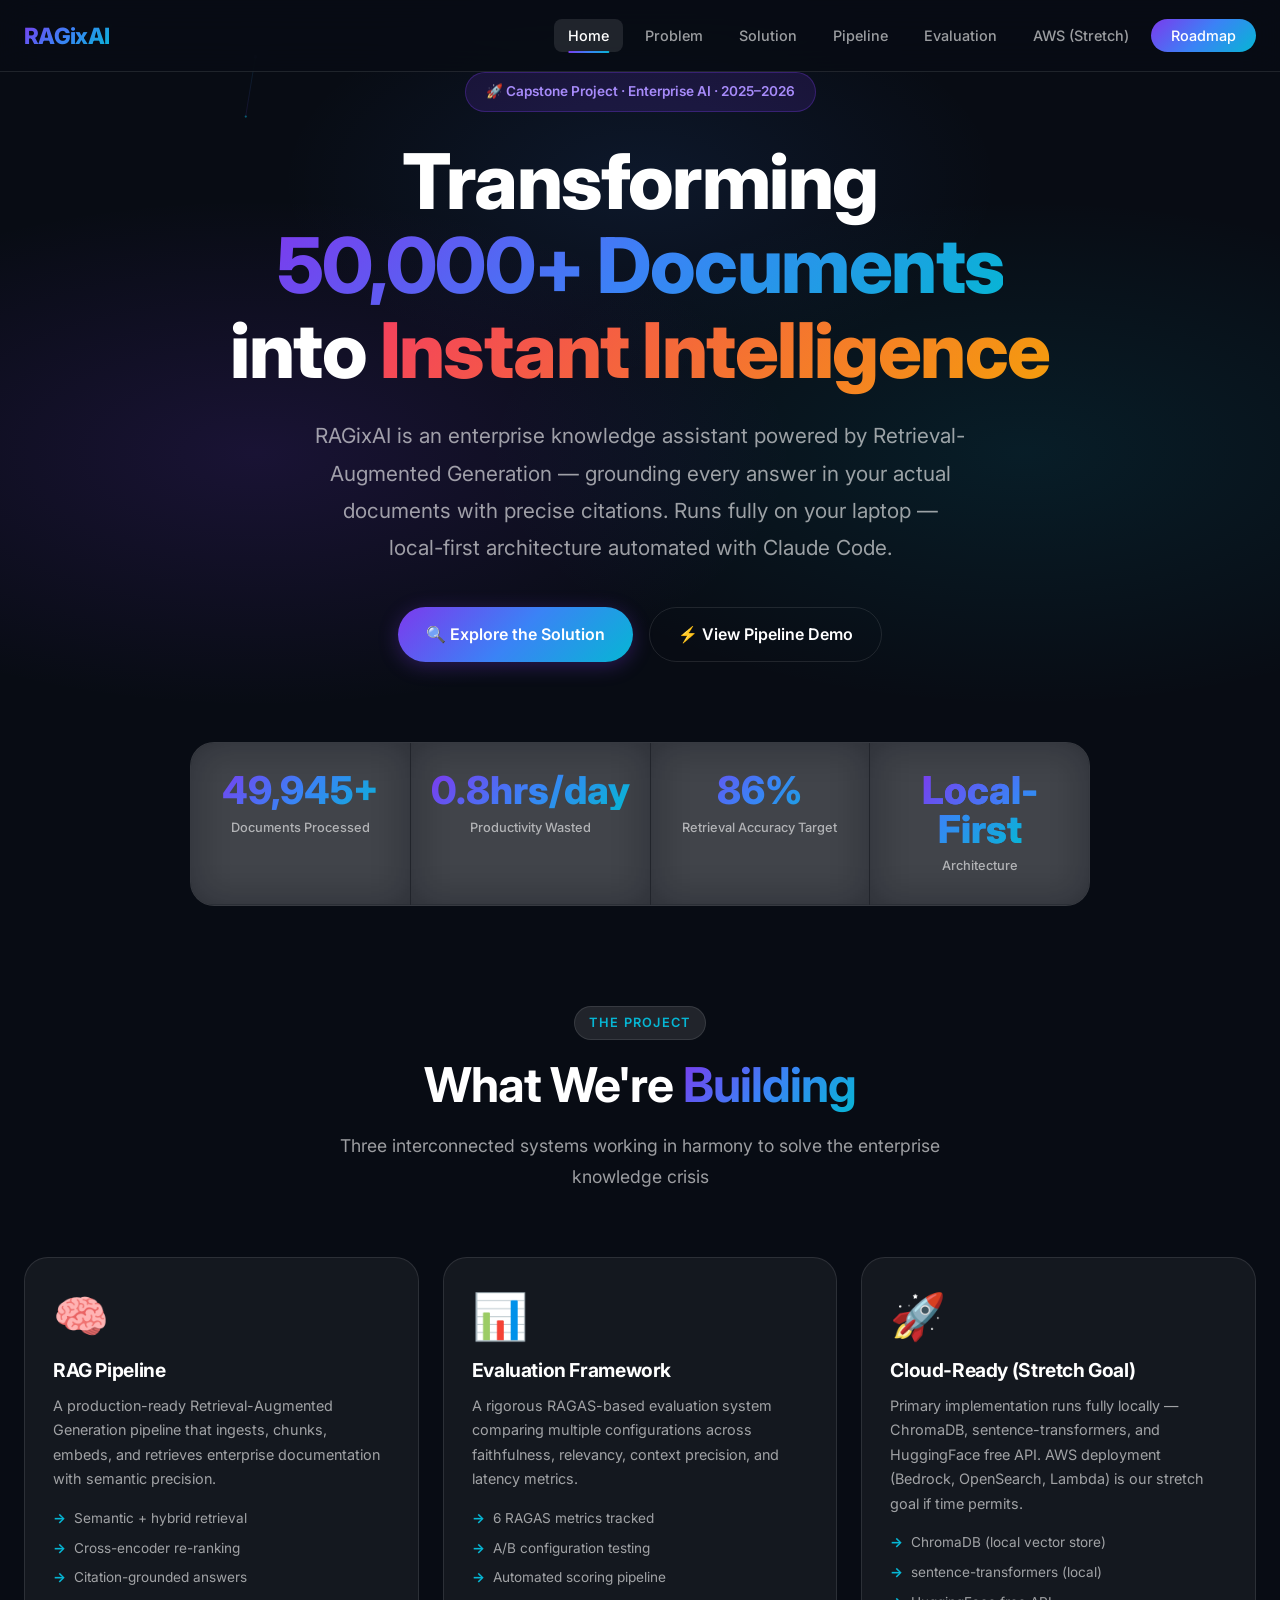
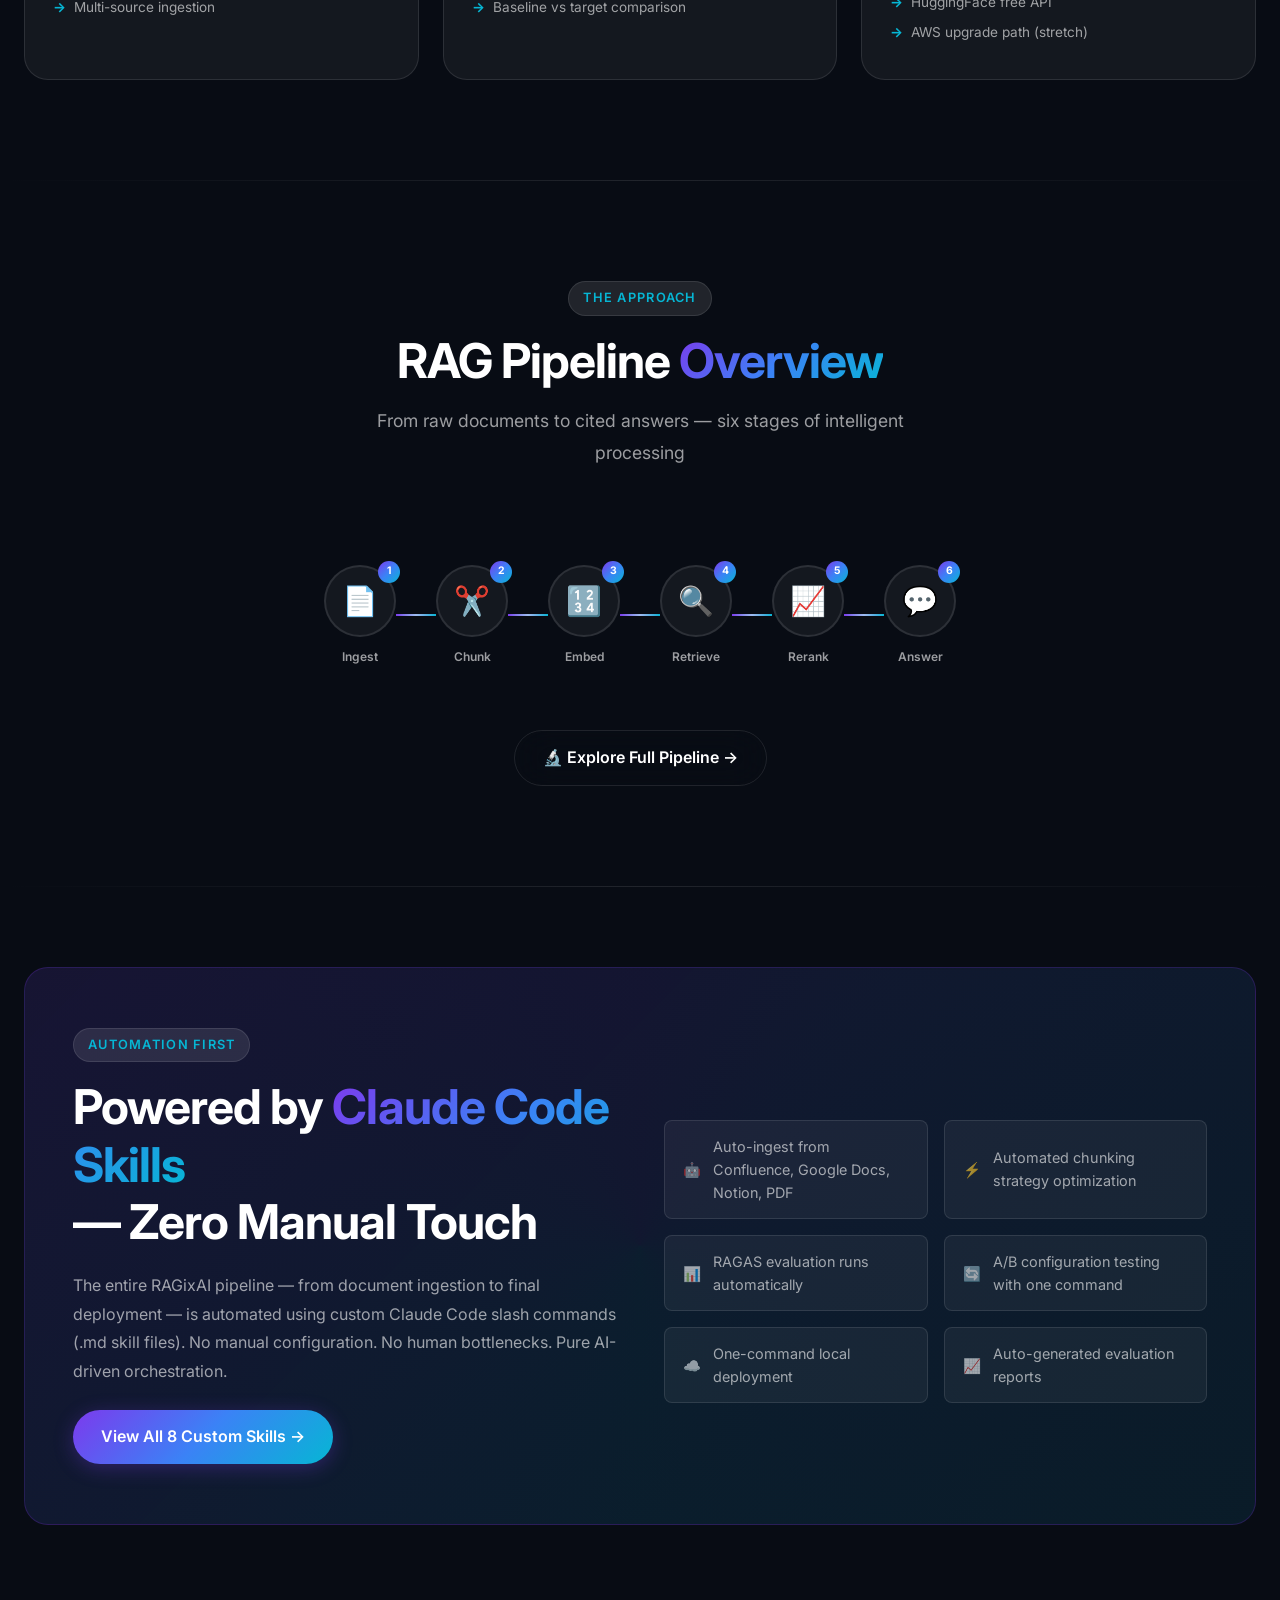
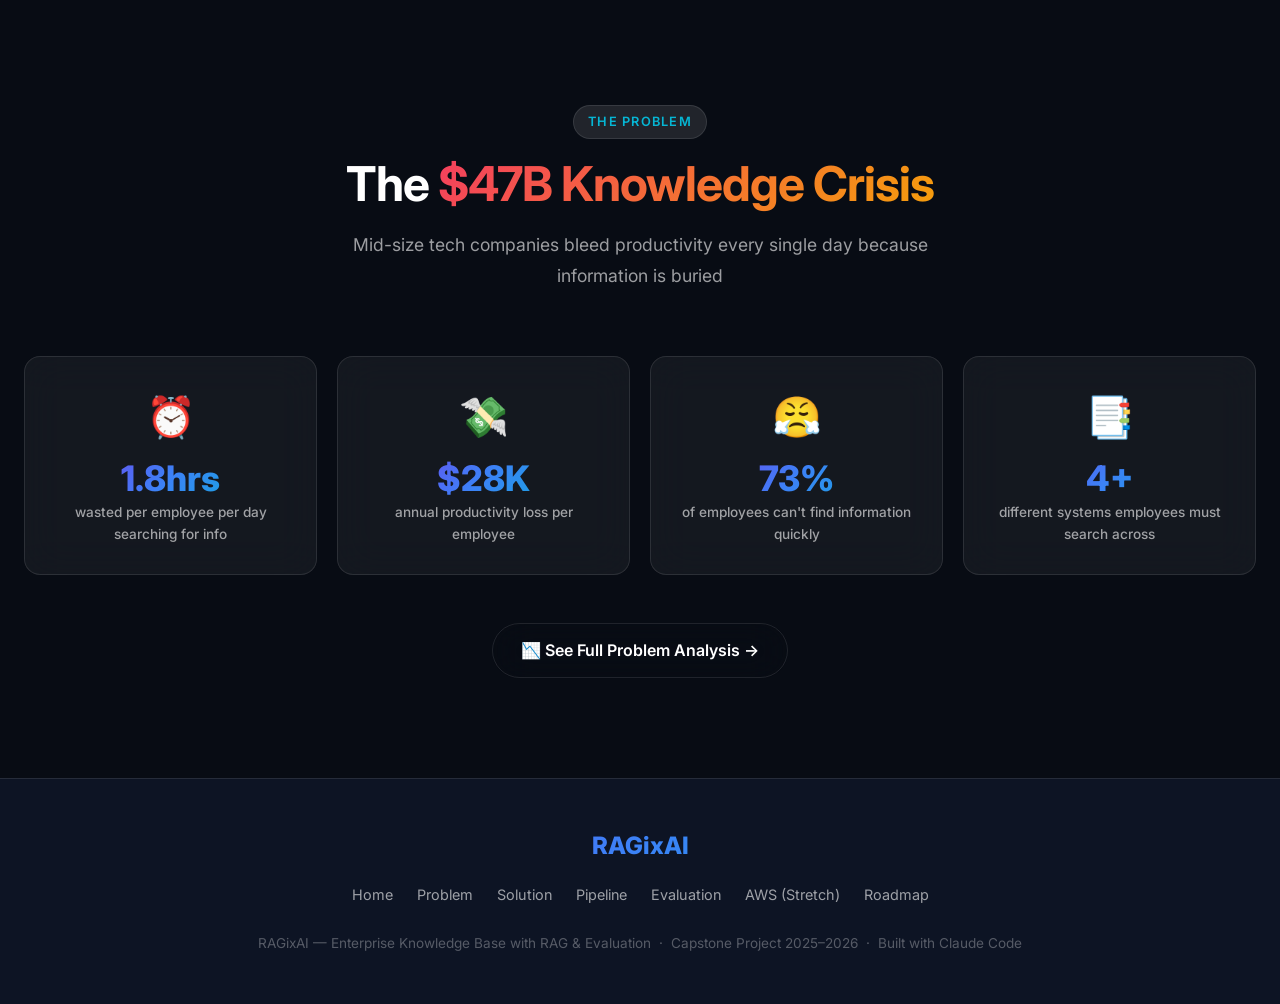
==== commit c99ba393: "feat: reframe presentation as local-first with AWS as stretch goal - All pages: nav/footer "AWS" → "" ====
--- a/index.html
+++ b/index.html
@@ -336,7 +336,7 @@
       <li><a href="solution.html">Solution</a></li>
       <li><a href="pipeline.html">Pipeline</a></li>
       <li><a href="evaluation.html">Evaluation</a></li>
-      <li><a href="aws.html">AWS</a></li>
+      <li><a href="aws.html">AWS (Stretch)</a></li>
       <li><a href="roadmap.html" class="nav-cta">Roadmap</a></li>
     </ul>
     <div class="nav-toggle" id="nav-toggle">
@@ -363,7 +363,7 @@
     <p class="hero-subtitle">
       RAGixAI is an enterprise knowledge assistant powered by Retrieval-Augmented Generation —
       grounding every answer in your actual documents with precise citations.
-      Built on AWS Bedrock, automated with Claude Code.
+      Runs fully on your laptop — local-first architecture automated with Claude Code.
     </p>
 
     <div class="hero-ctas">
@@ -396,9 +396,9 @@
       </div>
       <div class="hero-stat-item">
         <div class="hero-stat-num">
-          <span class="counter" data-target="6" data-suffix=" AWS">0</span>
+          <span class="gradient-text" style="-webkit-text-fill-color:unset;">Local-First</span>
         </div>
-        <div class="hero-stat-label">Core AWS Services</div>
+        <div class="hero-stat-label">Architecture</div>
       </div>
     </div>
   </div>
@@ -438,14 +438,14 @@
     </div>
 
     <div class="build-card build-card-3 hidden delay-3">
-      <span class="build-card-icon">☁️</span>
-      <h3>AWS Integration</h3>
-      <p>Enterprise-grade infrastructure on AWS using Bedrock for LLM inference, OpenSearch for vector storage, and Step Functions for orchestration.</p>
+      <span class="build-card-icon">🚀</span>
+      <h3>Cloud-Ready (Stretch Goal)</h3>
+      <p>Primary implementation runs fully locally — ChromaDB, sentence-transformers, and HuggingFace free API. AWS deployment (Bedrock, OpenSearch, Lambda) is our stretch goal if time permits.</p>
       <ul>
-        <li>Amazon Bedrock (Claude)</li>
-        <li>OpenSearch vector store</li>
-        <li>Textract PDF parsing</li>
-        <li>Step Functions workflow</li>
+        <li>ChromaDB (local vector store)</li>
+        <li>sentence-transformers (local)</li>
+        <li>HuggingFace free API</li>
+        <li>AWS upgrade path (stretch)</li>
       </ul>
     </div>
   </div>
@@ -565,7 +565,7 @@
           </div>
           <div class="feature-bullet">
             <span>☁️</span>
-            <span>One-command AWS Bedrock deployment</span>
+            <span>One-command local deployment</span>
           </div>
           <div class="feature-bullet">
             <span>📈</span>
@@ -631,7 +631,7 @@
       <li><a href="solution.html">Solution</a></li>
       <li><a href="pipeline.html">Pipeline</a></li>
       <li><a href="evaluation.html">Evaluation</a></li>
-      <li><a href="aws.html">AWS</a></li>
+      <li><a href="aws.html">AWS (Stretch)</a></li>
       <li><a href="roadmap.html">Roadmap</a></li>
     </ul>
     <p class="footer-info">
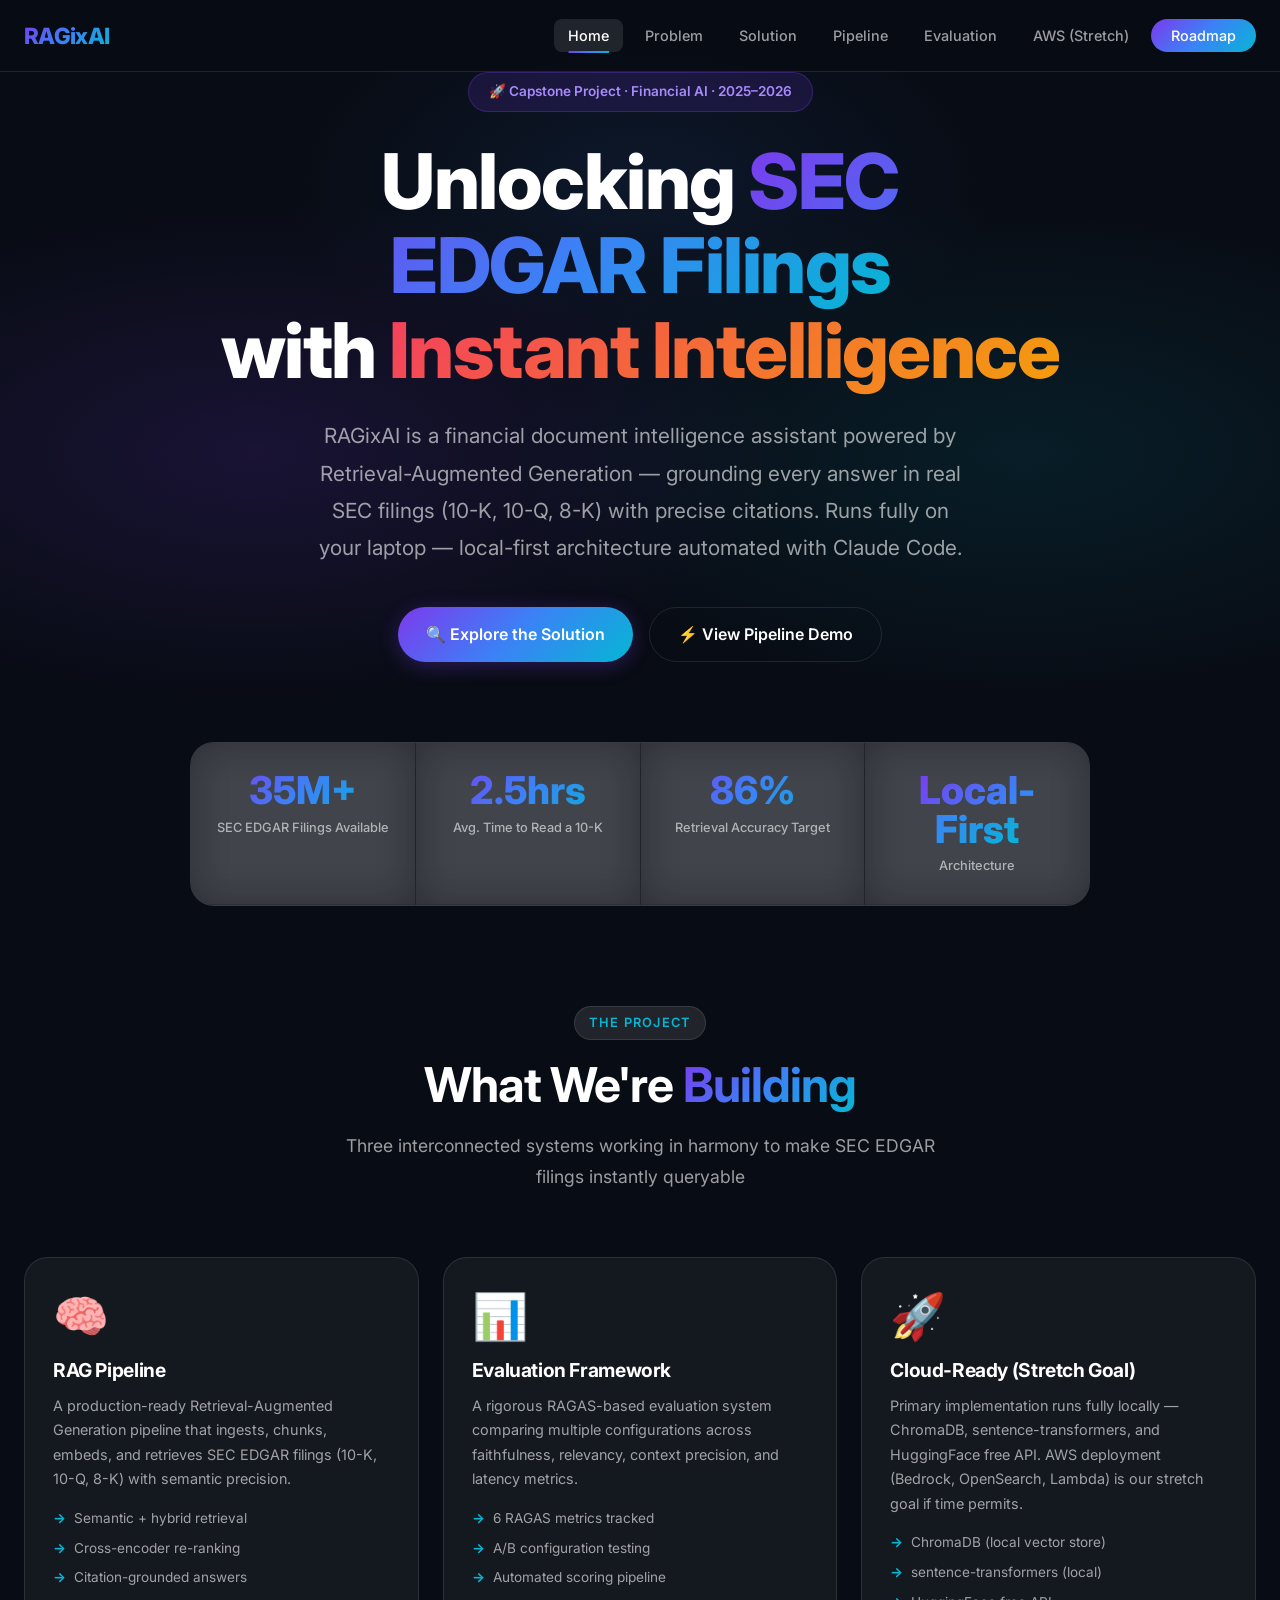
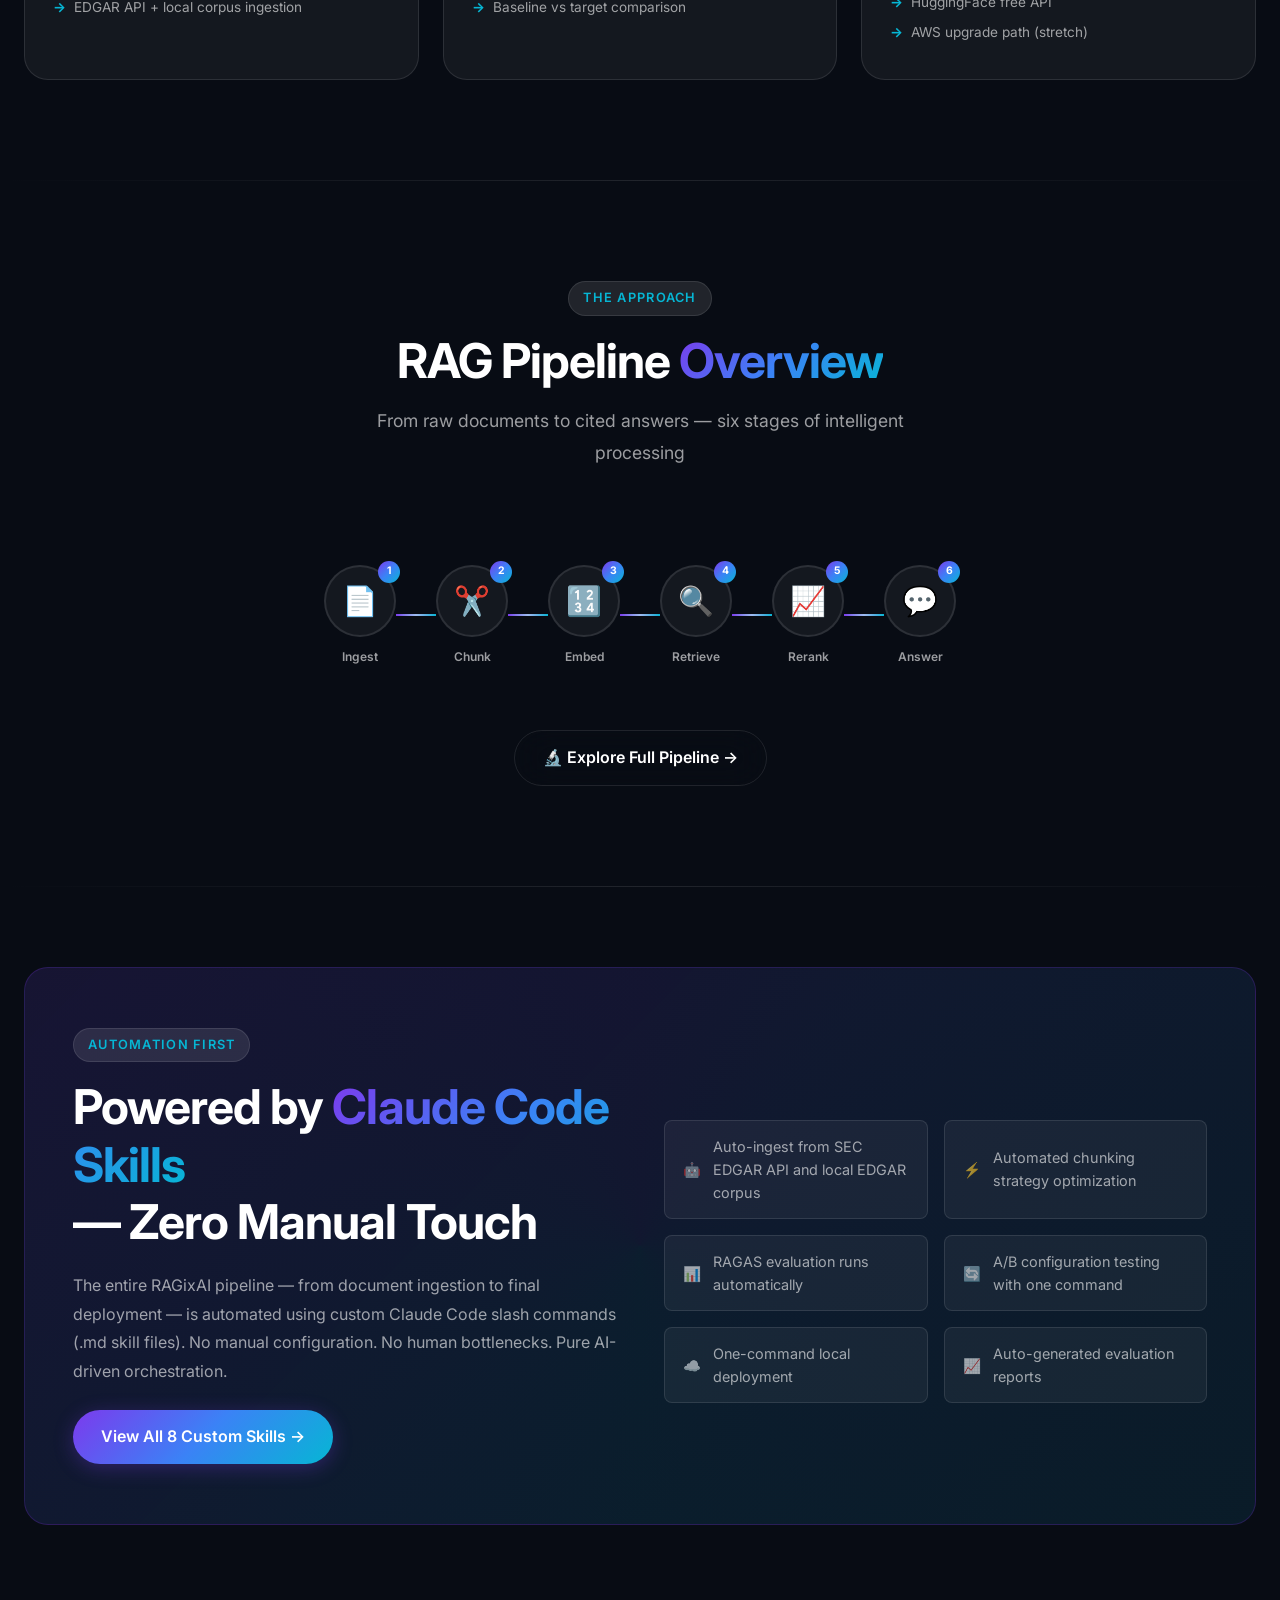
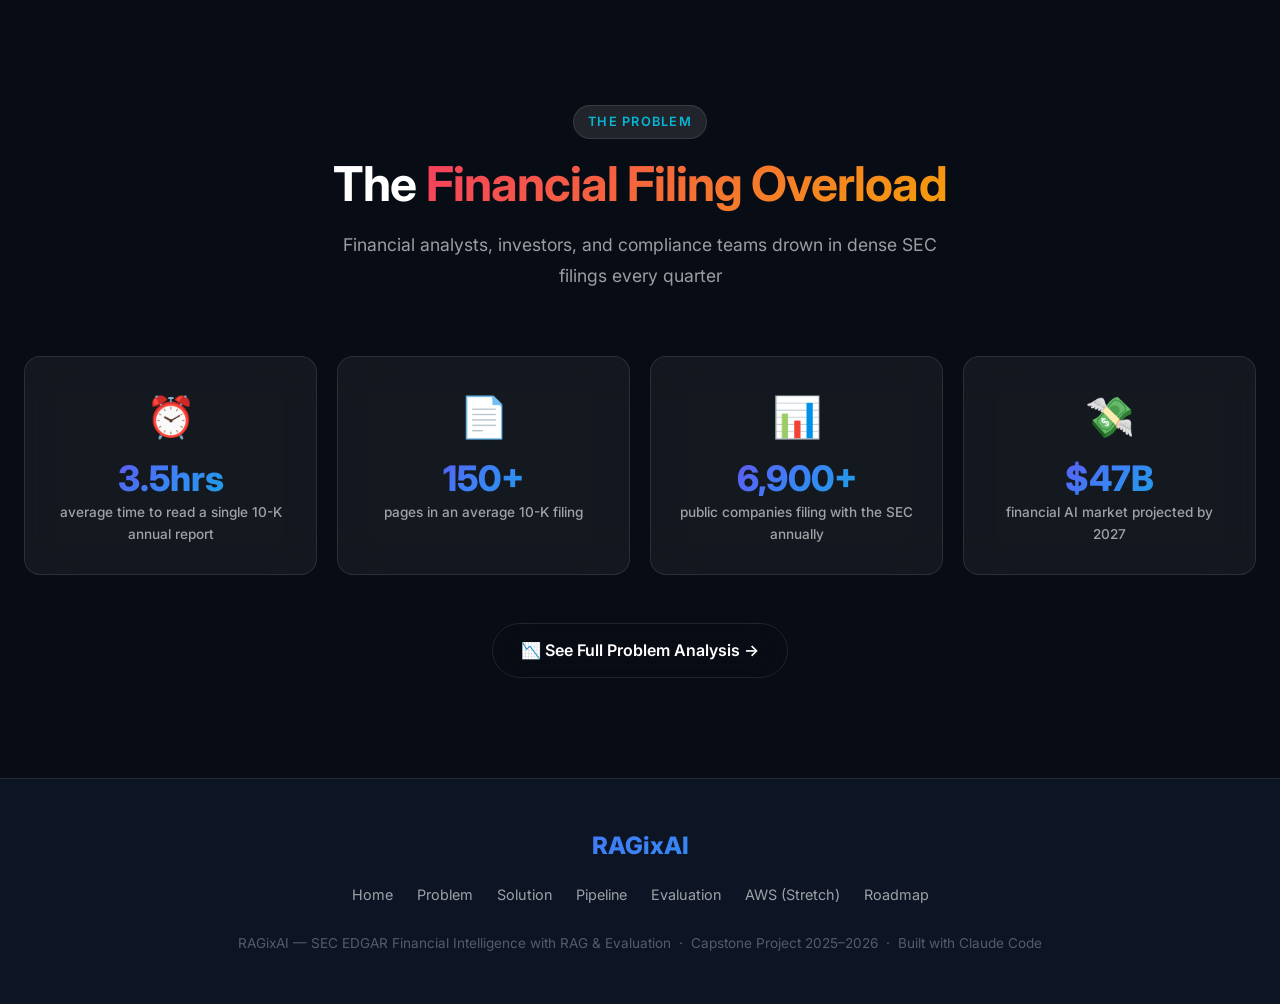
==== commit 57b2e952: "feat: pivot to SEC EDGAR dataset as primary document corpus Replace generic enterprise knowledge man" ====
--- a/index.html
+++ b/index.html
@@ -3,7 +3,7 @@
 <head>
   <meta charset="UTF-8" />
   <meta name="viewport" content="width=device-width, initial-scale=1.0" />
-  <title>RAGixAI — Enterprise Knowledge Base</title>
+  <title>RAGixAI — SEC EDGAR Financial Intelligence</title>
   <link rel="preconnect" href="https://fonts.googleapis.com" />
   <link href="https://fonts.googleapis.com/css2?family=Inter:wght@400;500;600;700;800&family=JetBrains+Mono:wght@400;700&display=swap" rel="stylesheet" />
   <link rel="stylesheet" href="css/style.css" />
@@ -352,17 +352,17 @@
 
   <div class="hero-content">
     <div class="hero-badge">
-      🚀 Capstone Project · Enterprise AI · 2025–2026
+      🚀 Capstone Project · Financial AI · 2025–2026
     </div>
 
     <h1 class="hero-title">
-      Transforming <span class="gradient-text">50,000+&nbsp;Documents</span><br />
-      into <span class="gradient-text-warm">Instant Intelligence</span>
+      Unlocking <span class="gradient-text">SEC EDGAR&nbsp;Filings</span><br />
+      with <span class="gradient-text-warm">Instant Intelligence</span>
     </h1>
 
     <p class="hero-subtitle">
-      RAGixAI is an enterprise knowledge assistant powered by Retrieval-Augmented Generation —
-      grounding every answer in your actual documents with precise citations.
+      RAGixAI is a financial document intelligence assistant powered by Retrieval-Augmented Generation —
+      grounding every answer in real SEC filings (10-K, 10-Q, 8-K) with precise citations.
       Runs fully on your laptop — local-first architecture automated with Claude Code.
     </p>
 
@@ -378,15 +378,15 @@
     <div class="hero-stats">
       <div class="hero-stat-item">
         <div class="hero-stat-num">
-          <span class="counter" data-target="50000" data-suffix="+">0+</span>
+          <span class="counter" data-target="36" data-suffix="M+">0M+</span>
         </div>
-        <div class="hero-stat-label">Documents Processed</div>
+        <div class="hero-stat-label">SEC EDGAR Filings Available</div>
       </div>
       <div class="hero-stat-item">
         <div class="hero-stat-num">
-          <span class="counter" data-target="1" data-suffix=".8hrs/day">0</span>
+          <span class="counter" data-target="3" data-suffix=".5hrs">0</span>
         </div>
-        <div class="hero-stat-label">Productivity Wasted</div>
+        <div class="hero-stat-label">Avg. Time to Read a 10-K</div>
       </div>
       <div class="hero-stat-item">
         <div class="hero-stat-num">
@@ -409,19 +409,19 @@
   <div class="section-header hidden">
     <div class="section-tag">The Project</div>
     <h2>What We're <span class="gradient-text">Building</span></h2>
-    <p>Three interconnected systems working in harmony to solve the enterprise knowledge crisis</p>
+    <p>Three interconnected systems working in harmony to make SEC EDGAR filings instantly queryable</p>
   </div>
 
   <div class="cards-grid-3">
     <div class="build-card build-card-1 hidden delay-1">
       <span class="build-card-icon">🧠</span>
       <h3>RAG Pipeline</h3>
-      <p>A production-ready Retrieval-Augmented Generation pipeline that ingests, chunks, embeds, and retrieves enterprise documentation with semantic precision.</p>
+      <p>A production-ready Retrieval-Augmented Generation pipeline that ingests, chunks, embeds, and retrieves SEC EDGAR filings (10-K, 10-Q, 8-K) with semantic precision.</p>
       <ul>
         <li>Semantic + hybrid retrieval</li>
         <li>Cross-encoder re-ranking</li>
         <li>Citation-grounded answers</li>
-        <li>Multi-source ingestion</li>
+        <li>EDGAR API + local corpus ingestion</li>
       </ul>
     </div>
 
@@ -549,7 +549,7 @@
         <div class="feature-bullets">
           <div class="feature-bullet">
             <span>🤖</span>
-            <span>Auto-ingest from Confluence, Google Docs, Notion, PDF</span>
+            <span>Auto-ingest from SEC EDGAR API and local EDGAR corpus</span>
           </div>
           <div class="feature-bullet">
             <span>⚡</span>
@@ -587,30 +587,30 @@
 <section class="section">
   <div class="section-header hidden">
     <div class="section-tag">The Problem</div>
-    <h2>The <span class="gradient-text-warm">$47B Knowledge Crisis</span></h2>
-    <p>Mid-size tech companies bleed productivity every single day because information is buried</p>
+    <h2>The <span class="gradient-text-warm">Financial Filing Overload</span></h2>
+    <p>Financial analysts, investors, and compliance teams drown in dense SEC filings every quarter</p>
   </div>
 
   <div class="cards-grid-4 hidden">
     <div class="glass-card text-center delay-1">
       <div style="font-size:2.5rem; margin-bottom:12px;">⏰</div>
-      <div class="stat-number" style="font-size:2.2rem;">1.8hrs</div>
-      <div class="stat-label">wasted per employee per day searching for info</div>
+      <div class="stat-number" style="font-size:2.2rem;">3.5hrs</div>
+      <div class="stat-label">average time to read a single 10-K annual report</div>
     </div>
     <div class="glass-card text-center delay-2">
+      <div style="font-size:2.5rem; margin-bottom:12px;">📄</div>
+      <div class="stat-number" style="font-size:2.2rem;">150+</div>
+      <div class="stat-label">pages in an average 10-K filing</div>
+    </div>
+    <div class="glass-card text-center delay-3">
+      <div style="font-size:2.5rem; margin-bottom:12px;">📊</div>
+      <div class="stat-number" style="font-size:2.2rem;">6,900+</div>
+      <div class="stat-label">public companies filing with the SEC annually</div>
+    </div>
+    <div class="glass-card text-center delay-4">
       <div style="font-size:2.5rem; margin-bottom:12px;">💸</div>
-      <div class="stat-number" style="font-size:2.2rem;">$28K</div>
-      <div class="stat-label">annual productivity loss per employee</div>
-    </div>
-    <div class="glass-card text-center delay-3">
-      <div style="font-size:2.5rem; margin-bottom:12px;">😤</div>
-      <div class="stat-number" style="font-size:2.2rem;">73%</div>
-      <div class="stat-label">of employees can't find information quickly</div>
-    </div>
-    <div class="glass-card text-center delay-4">
-      <div style="font-size:2.5rem; margin-bottom:12px;">📑</div>
-      <div class="stat-number" style="font-size:2.2rem;">4+</div>
-      <div class="stat-label">different systems employees must search across</div>
+      <div class="stat-number" style="font-size:2.2rem;">$47B</div>
+      <div class="stat-label">financial AI market projected by 2027</div>
     </div>
   </div>
 
@@ -635,7 +635,7 @@
       <li><a href="roadmap.html">Roadmap</a></li>
     </ul>
     <p class="footer-info">
-      RAGixAI — Enterprise Knowledge Base with RAG &amp; Evaluation &nbsp;·&nbsp;
+      RAGixAI — SEC EDGAR Financial Intelligence with RAG &amp; Evaluation &nbsp;·&nbsp;
       Capstone Project 2025–2026 &nbsp;·&nbsp; Built with Claude Code
     </p>
   </div>
